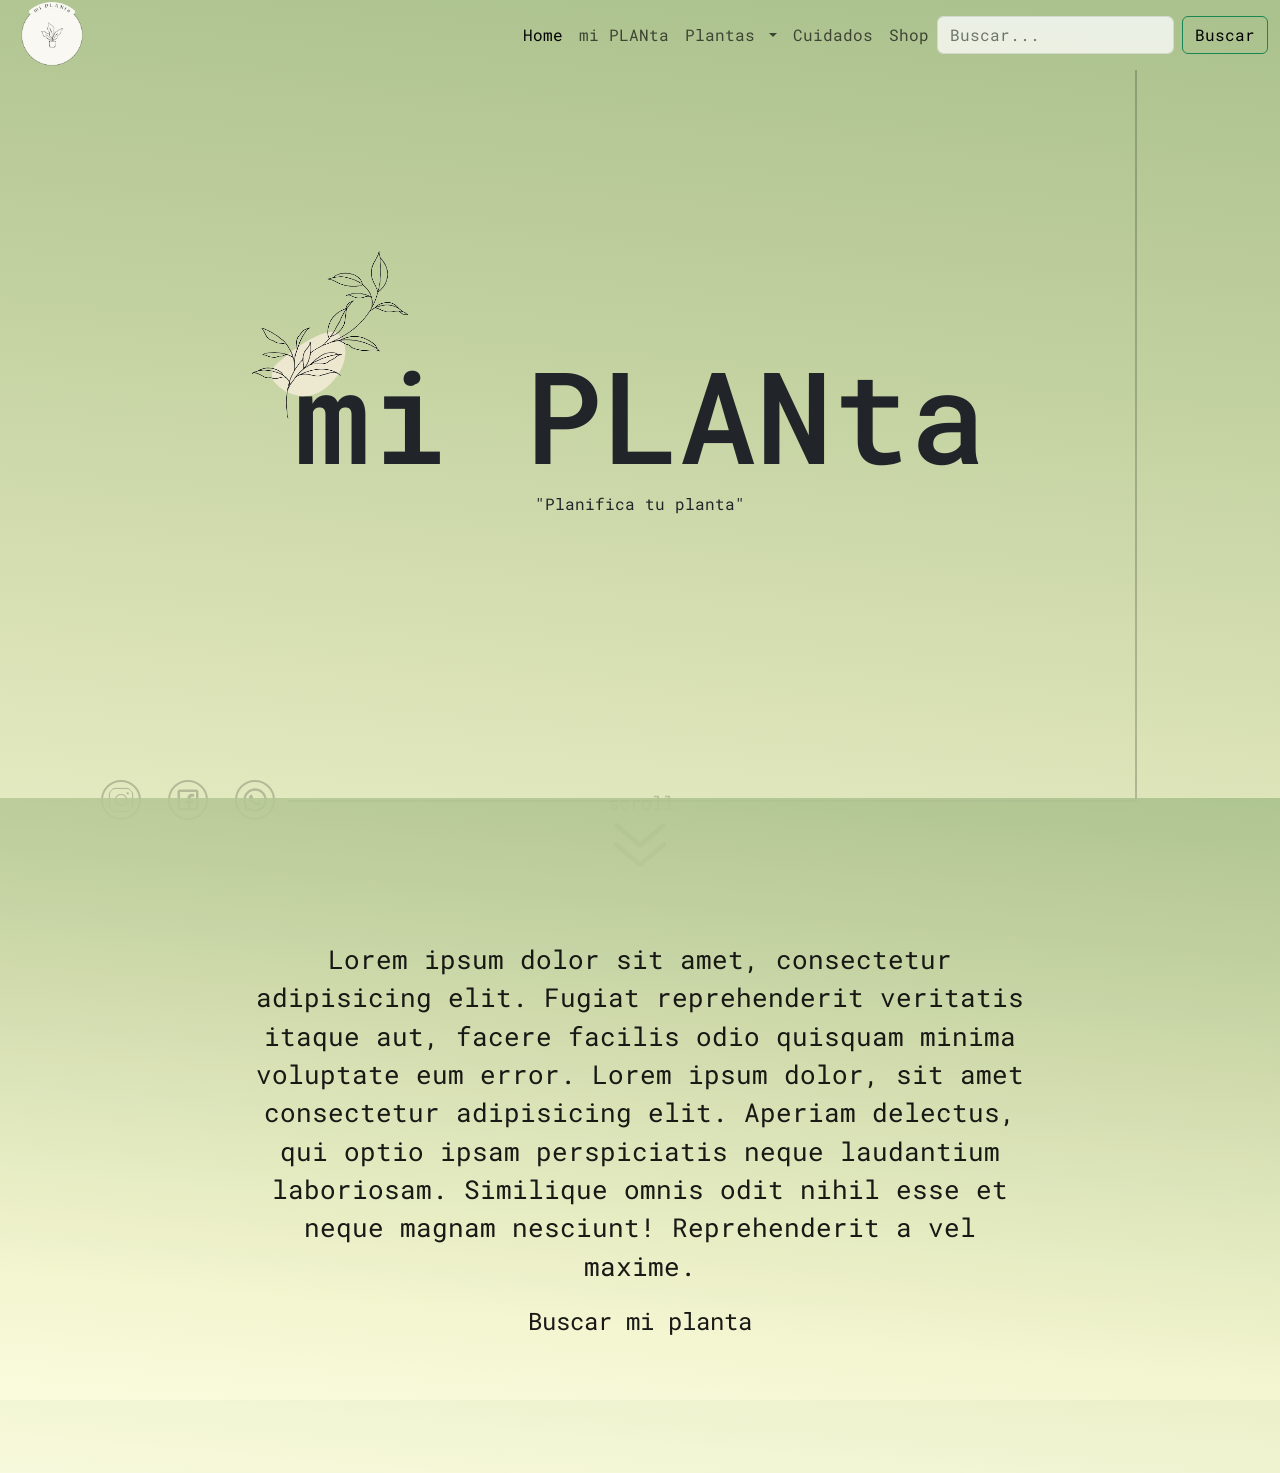
==== index.html @ f76219f3 "hero en scss" ====
<!DOCTYPE html>
<html lang="es">

<head>
    <!-- meta  -->
    <meta charset="UTF-8">
    <meta http-equiv="X-UA-Compatible" content="IE=edge">
    <meta name="viewport" content="width=device-width, initial-scale=1.0">
    <!-- titulo  -->
    <title>Document</title>
    <!-- favicon -->
      <!-- bootstrap  -->
      <link href="https://cdn.jsdelivr.net/npm/bootstrap@5.3.0-alpha1/dist/css/bootstrap.min.css" rel="stylesheet"
      integrity="sha384-GLhlTQ8iRABdZLl6O3oVMWSktQOp6b7In1Zl3/Jr59b6EGGoI1aFkw7cmDA6j6gD" crossorigin="anonymous">
    <!-- estilos  -->
    <link rel="stylesheet" href="./style.css">
    <link rel="stylesheet" href="./paginas/miplanta.css">
    <!-- fuentes  -->
    <link rel="preconnect" href="https://fonts.googleapis.com">
    <link rel="preconnect" href="https://fonts.gstatic.com" crossorigin>
    <link href="https://fonts.googleapis.com/css2?family=Roboto+Mono:ital,wght@1,300&display=swap" rel="stylesheet">
</head>

<body>

    <section class="hero">
        <nav class="navbar navbar-expand-lg bg-transparent">
            <div class="colapso container-fluid">
                <img src="./imagenes/logo-mi_PLAN_ta.png" alt="logo de mi planta" height="80" width="80">
                <button class="navbar-toggler" type="button" data-bs-toggle="collapse"
                    data-bs-target="#navbarSupportedContent" aria-controls="navbarSupportedContent"
                    aria-expanded="false" aria-label="Toggle navigation">
                    <span class="navbar-toggler-icon"></span>
                </button>
                <div class="collapse navbar-collapse" id="navbarSupportedContent">
                    <ul class="navbar-nav me-auto mb-2 mb-lg-0">
                        <li class="nav-item">
                            <a class="nav-link active" aria-current="page" href="./index.html">Home</a>
                        </li>
                        <li class="nav-item">
                            <a class="nav-link" href="./index.html#planta">mi PLANta</a>
                        </li>
                        <li class="nav-item dropdown">
                            <a class="nav-link dropdown-toggle" href="#" role="button" data-bs-toggle="dropdown"
                                aria-expanded="false">
                              Plantas
                            </a>
                            <ul class="dropdown-menu opacity-75">
                                <li><a class="dropdown-item" href="./paginas/suculentas.html">Suculentas</a></li>
                                <li><a class="dropdown-item" href="./paginas/arboles.html">Árboles</a></li>
                                <li>
                            </ul>
                        </li>
                        <li class="nav-item">
                            <a class="nav-link" href="./paginas/cuidadosgnr.html">Cuidados</a>
                        </li>
                        <li class="nav-item">
                            <a class="nav-link" href="./shop/shop.html">Shop</a>
                        </li>
                    </ul>
                    <form class="d-flex" role="search">
                        <input class="form-control me-2 opacity-75" type="search" placeholder="Buscar..." aria-label="Search">
                        <button class="btn btn-outline-success" type="submit">Buscar</button>
                    </form>
                </div>
            </div>
        </nav>
        <!-- nombre -->
        <section class="marca">
            <div class="nommarca">
                <h1 id="titulo">mi PLANta</h1>
                <P id="subtitulo">"Planifica tu planta" </P>
            </div>
        </section>
        <!-- visuales  -->
        <div id="visualA-miplanta">
            <!-- <img src="./imagenes/hojas.png" alt=""> -->
        </div>
        <div id="visualB"></div>
        <div id="visualC">
            <img id="imgVisualCmiplanta" src="./imagenes/imgMiplanta.png" alt="planta minimalista">
        </div>
        <div class="visualE"></div>

        <!-- scroll -->
        <section class="controlscroll">
            <div id="scroll">
                <img src="./imagenes/scroll.png" alt="flecha" id="imgscroll">
                <p class="textscroll">scroll</p>


            </div>
        </section>
        <!-- footer  -->
        <footer>
            <div id="iconosFooter">
                <div>
                    <a href="./arreglo.htm">
                        <img src="./imagenes/footer/icons8-instagram-50.png" alt="icono intagram">
                    </a>
                </div>
                <div>
                    <a href="./arreglo.htm">
                        <img src="./imagenes/footer/icons8-facebook-48.png" alt="icono facebiik">
                    </a>
                </div>
                <div>
                    <a href="./arreglo.htm">
                        <img src="./imagenes/footer/icons8-whatsapp-48.png" alt="icono whatsapp">
                    </a>
                </div>
            </div>
        </footer>

    </section>
    <!-- mi planta -->
    <section class="miplanta" id="planta">
        <div class="introduccion">
            <div id="textmiplanta">
                <p>Lorem ipsum dolor sit amet, consectetur adipisicing elit. Fugiat reprehenderit veritatis itaque aut,
                    facere facilis odio quisquam minima voluptate eum error.

                    Lorem ipsum dolor, sit amet consectetur adipisicing elit. Aperiam delectus, qui optio ipsam
                    perspiciatis neque laudantium laboriosam. Similique omnis odit nihil esse et neque magnam nesciunt!
                    Reprehenderit a vel maxime.
                </p>
                <a href="./paginas/formulario.html" id="botonmiplanta">Buscar mi planta</a>

            </div>

        </div>

    </section>


    <script src="https://cdn.jsdelivr.net/npm/bootstrap@5.3.0-alpha1/dist/js/bootstrap.bundle.min.js"
        integrity="sha384-w76AqPfDkMBDXo30jS1Sgez6pr3x5MlQ1ZAGC+nuZB+EYdgRZgiwxhTBTkF7CXvN"
        crossorigin="anonymous"></script>
</body>
---- style.css ----
/* general */
*{
    font-family: 'Roboto Mono', monospace;
}

body {
    position: relative;
    width: 100%;
    height: 1400px;
    background-image: linear-gradient(5deg, #ffffe4 0,
            #f2f5cf 25%, #dae2b6 50%, #c1d09f 75%, #aac18d 100%);
    font-family: 'Roboto Mono', monospace;
    margin: 0;

}


/* barra de navegacion  */
 .navbar {
    position: relative;
    display: flex;
    grid-column: 1/4;
    justify-content: end;
    height: 100%;
    z-index: 5;

}

#navbarSupportedContent {
    flex-grow: 0;
}
form .btn {
    color: black;
}

/* 
/* colapso plantas  */
/* .seccionnavbar:hover #navPlanta {
    position: absolute;
    display: flex;
    flex-direction: column;
    justify-content: space-evenly;
    height: 60px;
    left: 32%;
    top: 80%;
    background-color: #AAA492;
    list-style-type: none;
    border-radius: 20px;
    opacity: .7;
    z-index: 2;
    text-align: center;
    padding: 0;
}

#navPlanta li {
    padding: 0 3px 0 3px;

}  */

/* titulos y subtitulos secciones  */

.tituloseccion {
    font-size: 4rem;
    margin: 20px 0 20px 0;

}

.subtituloseccion {
    font-size: 2.5rem;
    margin: 20px 0 20px 0;
}

/* footer  */

footer {
    position: absolute;
    grid-column: 1/2;
    grid-row: 3/4;
    justify-self: end;
    bottom: 80%;
}

#iconosFooter {
    display: flex;
    width: 200px;
    justify-content: space-around;
}


#iconosFooter img {
    height: 40px;
    width: 40px;
    opacity: .2;
    border: solid black 2px;
    border-radius: 50%;
    padding: 10%;
}

.visualE {
    position: absolute;
    display: inline;
    grid-column: 2/3;
    grid-row: 3/4;
    height: 2px;
    width: 120.6%;
    background-color: black;
    opacity: .2;
}



@media screen and (max-width: 768px) {
    .nav-link,
    .form-control {
        padding-left: 20px;
    }
}

@media screen and (max-width: 576px) {
    .tituloseccion {
        font-size: 3rem;
    }
    .subtituloseccion {
        font-size: 1.6rem;
    }
}
---- paginas/miplanta.css ----
/* visual  */
/* #visualA {
    position: absolute;
    display: inline;
    top: 48%;
    left: 63%;
} */

#visualA-miplanta {
    position: absolute;
    display: inline;
    grid-column: 3/4;
    grid-row: 2/3;
    justify-self: center;
    height: 100%;
    width: 2px;
    background-color: black;
    opacity: .2;
}






#visualB {
    position: absolute;
    display: inline-block;
    grid-column: 1/2;
    grid-row: 2/3;
    top: 35%;
    left: 100%;
    height: 80px;
    width: 50px;
    background-color: #F7EDDB;
    opacity: .8;
    border-radius: 34% 64% 77% 26% / 73% 54% 45% 19%;
    transform: rotate(50deg);

    animation: moveimg 3s ease infinite;
}

@keyframes moveimg {
    0% {
        border-radius: 34% 64% 77% 26% / 73% 54% 45% 19%;
    }

    50% {
        border-radius: 75% 31% 40% 71% / 83% 44% 76% 61%;

    }

    100% {
        border-radius: 34% 64% 77% 26% / 73% 54% 45% 19%;
    }
}

#visualC {
    position: absolute;
    display: inline;
    grid-column: 1/2;
    grid-row: 2/3;
    width: 200px;
    height: 300px;
    top: 15%;
    left: 80%;

}

#imgVisualCmiplanta {
    position: absolute;
    display: inline;
    width: 100%;
    height: 100%;
}



/* hero  */

.hero {
    position: fixed;
    display: grid;
    width: 100%;
    height: 100%;
    grid-template-rows: 70px 1fr 100px;
    grid-template-columns: 1fr 55% 1fr;

}

/* nombre  */

.marca {
    position: relative;
    /* display: block; */
    display: flex;
    justify-content: center;
    align-items: center;
    grid-column: 2/3;
    grid-row: 2/3;
}

.nommarca {
    /* position: absolute;
    display: block;
    width: 53%;
    height: 50%;
    top: 20%;
    left: 23.5%;
    margin: auto; */
    text-align: center;

}

#titulo {
    font-size: 8rem;
    margin: 0;
}

#parrafonombre {
    display: inline;
    margin: 26%
}

/* scroll  */
.controlscroll {
    position: absolute;
    display: inline;
    width: 70px;
    height: 70px;
    top: 90%;
    left: 47.25%;
    opacity: .2;
}

#scroll {
    position: absolute;
    display: block;
    width: 100%;
    height: 100%;
}

#imgscroll {
    display: inline;
    width: 100%;
    height: 100%;
}

.textscroll {
    position: relative;
    display: inline;
    bottom: 130%;
    left: 4%;
    font-size: 1.2rem;
}



/* mi plnata  */

.miplanta {
    position: absolute;
    display: block;
    width: 100%;
    height: 675px;
    top: 57%;
    background-image: linear-gradient(5deg, #ffffe4 0,
 #f2f5cf 25%, #dae2b6 50%, #c1d09f 75%, #aac18d 100%);
    opacity: .9;
}

.introduccion {
    position: absolute;
    display: block;
    width: 100%;
    height: 100%;
}


#textmiplanta {
    position: absolute;
    display: block;
    text-align: center;
    font-size: 1.6rem;
    width: 60%;
    left: 20%;
    top: 21%;
    z-index: 1;
    color: black;
}


/* boton miplanta  */
#botonmiplanta {
    width: 130px;
    height: 50px;
    border-radius: 10px;
    font-size: 1.5rem;
    color: black;
    ;
    cursor: pointer;
    text-decoration: none;

}

#botonmiplanta:hover {
    color: #AAA492;
}













/* media queries */

@media screen and (max-width: 768px) {
    .hero {
        position: fixed;
        display: grid;
        width: 100%;
        height: 100%;
        grid-template-rows: 81px 1fr;
        grid-template-columns: 1fr 60% 1fr;

    }

    .marca {
        align-items: start;
    }

       /* footer  */
       footer {
        position: absolute;
        grid-column: 3/4;
        grid-row: 2/3;
        align-self: end;
        justify-self: center;
        margin-bottom: 0;
        bottom: 3%;
    }

    #iconosFooter {
        flex-direction: column;
        width: 40px;
        height: 150px;
    }



    .miplanta {
        height: 52%;
    }


    #textmiplanta {
        width: 80%;
        left: 10%;
        top: 20%;
    }

    /* visual  */
     #visualA-miplanta {
        display: none;
    } 

    .visualE {
        grid-column: 3/4;
        grid-row: 2/3;
        height: 70%;
        width: 2px;
        justify-self: center;

    }

    #visualC {
        top: 10%;
        left: 0;
    }
    #visualB {
        top: 32%;
        left: 44%;
    }

}

@media screen and (max-width: 576px) {

.hero {
    grid-template-columns: 1fr 70% 1fr;
    grid-template-rows: 81px 86%;
}
.miplanta {
    top: 70%;
}
#titulo {
    font-size: 4rem;
}

  /* footer  */

  footer {
    right: 40%;
}

#iconosFooter img {
    height: 35px;
    width: 35px;
    padding: 12%;
}
.controlscroll {
    left: 39%;
}

.headsuculentas {
    font-size: 0.6rem;
    top: -1%;
    padding: 10px;
    height: 670px;
}

.collapse {
    background-color: #fafcc2;
    border-radius: 20px;
}

 #visualA-miplanta {
    display: none;
} 

.visualE {
    justify-self: flex-start;
    align-self: start;
    height: 60%;
}

#visualC {
    grid-column: 2/3;
    top: 18%;
    left: 10%;
}
#visualB {
    grid-column: 2/3;
    top: 40%;
    left: 35%;
}

#textmiplanta {
    font-size: 1rem;
}

}
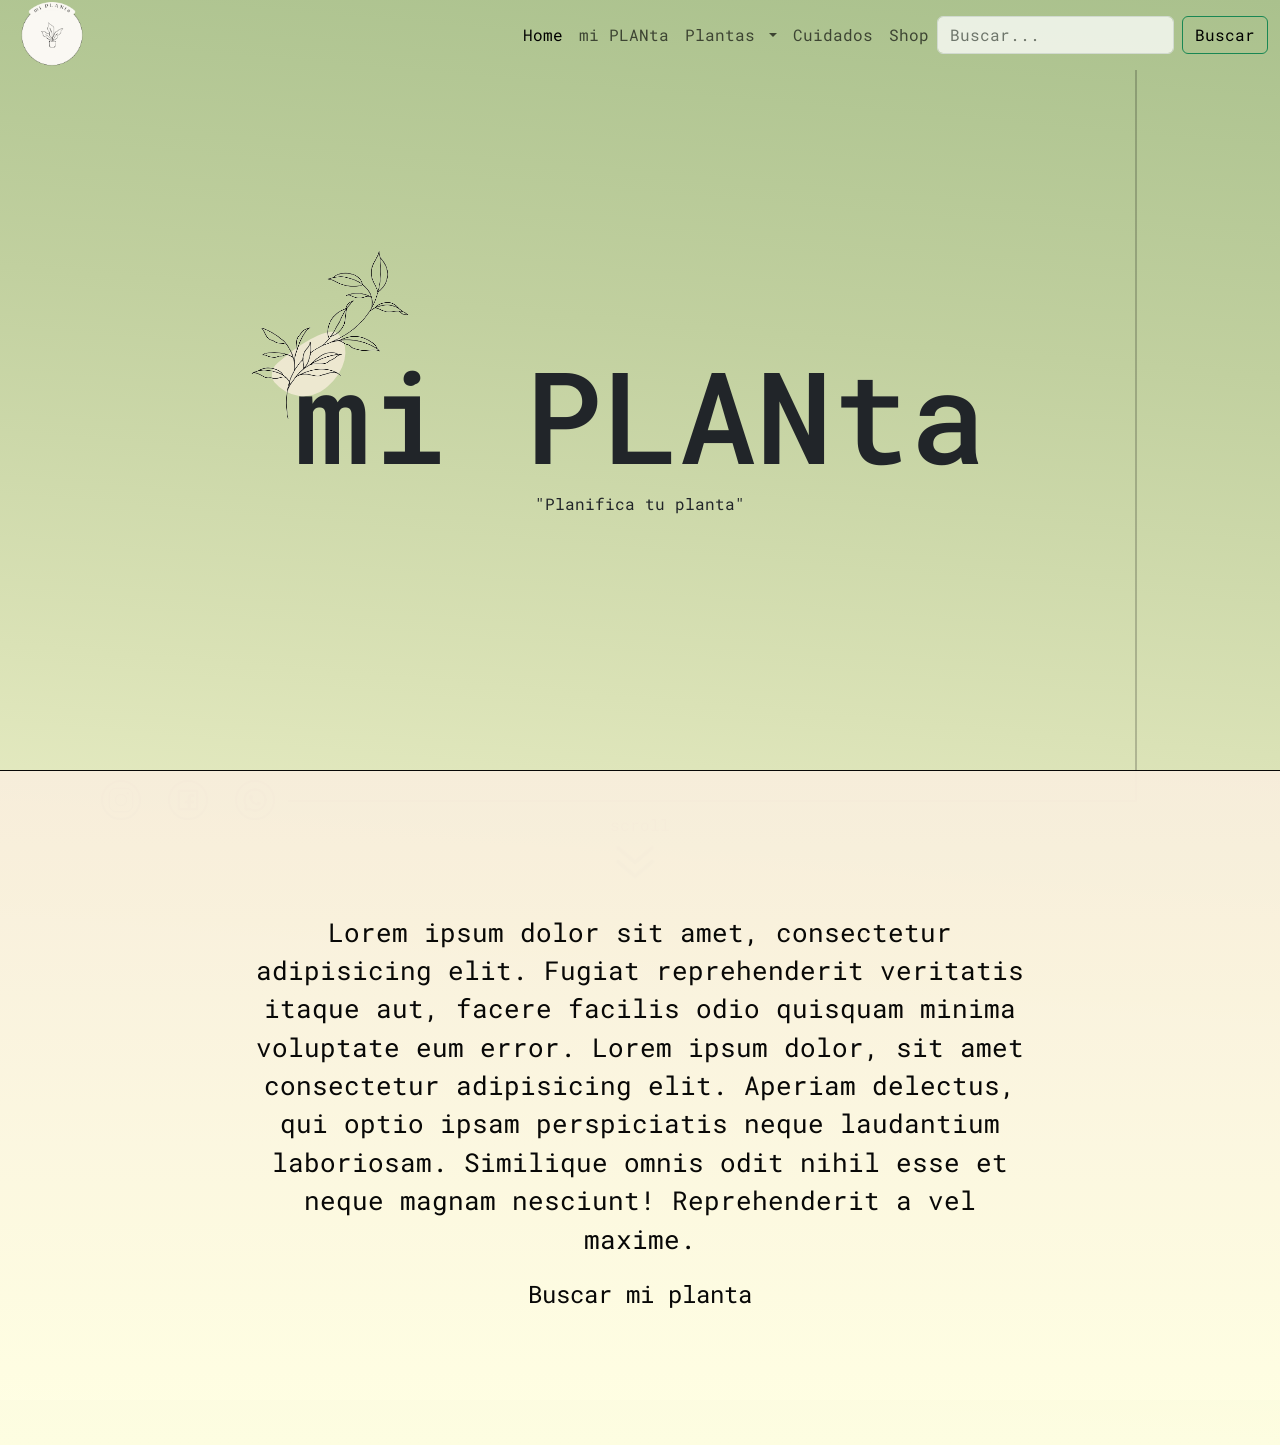
==== commit 3bdb1136: "signal-scroll / body-page en scss" ====
--- a/index.html
+++ b/index.html
@@ -9,9 +9,9 @@
     <!-- titulo  -->
     <title>Document</title>
     <!-- favicon -->
-      <!-- bootstrap  -->
-      <link href="https://cdn.jsdelivr.net/npm/bootstrap@5.3.0-alpha1/dist/css/bootstrap.min.css" rel="stylesheet"
-      integrity="sha384-GLhlTQ8iRABdZLl6O3oVMWSktQOp6b7In1Zl3/Jr59b6EGGoI1aFkw7cmDA6j6gD" crossorigin="anonymous">
+    <!-- bootstrap  -->
+    <link href="https://cdn.jsdelivr.net/npm/bootstrap@5.3.0-alpha1/dist/css/bootstrap.min.css" rel="stylesheet"
+        integrity="sha384-GLhlTQ8iRABdZLl6O3oVMWSktQOp6b7In1Zl3/Jr59b6EGGoI1aFkw7cmDA6j6gD" crossorigin="anonymous">
     <!-- estilos  -->
     <link rel="stylesheet" href="./style.css">
     <link rel="stylesheet" href="./paginas/miplanta.css">
@@ -43,7 +43,7 @@
                         <li class="nav-item dropdown">
                             <a class="nav-link dropdown-toggle" href="#" role="button" data-bs-toggle="dropdown"
                                 aria-expanded="false">
-                              Plantas
+                                Plantas
                             </a>
                             <ul class="dropdown-menu opacity-75">
                                 <li><a class="dropdown-item" href="./paginas/suculentas.html">Suculentas</a></li>
@@ -59,18 +59,17 @@
                         </li>
                     </ul>
                     <form class="d-flex" role="search">
-                        <input class="form-control me-2 opacity-75" type="search" placeholder="Buscar..." aria-label="Search">
+                        <input class="form-control me-2 opacity-75" type="search" placeholder="Buscar..."
+                            aria-label="Search">
                         <button class="btn btn-outline-success" type="submit">Buscar</button>
                     </form>
                 </div>
             </div>
         </nav>
         <!-- nombre -->
-        <section class="marca">
-            <div class="nommarca">
-                <h1 id="titulo">mi PLANta</h1>
-                <P id="subtitulo">"Planifica tu planta" </P>
-            </div>
+        <section class="header">
+            <h1 id="titulo">mi PLANta</h1>
+            <P id="subtitulo">"Planifica tu planta" </P>
         </section>
         <!-- visuales  -->
         <div id="visualA-miplanta">
@@ -83,12 +82,10 @@
         <div class="visualE"></div>
 
         <!-- scroll -->
-        <section class="controlscroll">
-            <div id="scroll">
-                <img src="./imagenes/scroll.png" alt="flecha" id="imgscroll">
-                <p class="textscroll">scroll</p>
-
-
+        <section class="control-scroll" id="scrollA">
+            <div class="conte-scroll">
+                <p class="text-croll">scroll</p>
+                <img class="img-scroll" src="./imagenes/scroll.png" alt="flecha">
             </div>
         </section>
         <!-- footer  -->
@@ -114,8 +111,8 @@
 
     </section>
     <!-- mi planta -->
-    <section class="miplanta" id="planta">
-        <div class="introduccion">
+    <section class="body-miplanta" id="planta">
+        <div class="body-miplanta-header">
             <div id="textmiplanta">
                 <p>Lorem ipsum dolor sit amet, consectetur adipisicing elit. Fugiat reprehenderit veritatis itaque aut,
                     facere facilis odio quisquam minima voluptate eum error.
@@ -124,16 +121,11 @@
                     perspiciatis neque laudantium laboriosam. Similique omnis odit nihil esse et neque magnam nesciunt!
                     Reprehenderit a vel maxime.
                 </p>
-                <a href="./paginas/formulario.html" id="botonmiplanta">Buscar mi planta</a>
-
+                <a href="./paginas/formulario.html" class="boton-miplanta">Buscar mi planta</a>
             </div>
-
         </div>
-
     </section>
-
-
     <script src="https://cdn.jsdelivr.net/npm/bootstrap@5.3.0-alpha1/dist/js/bootstrap.bundle.min.js"
         integrity="sha384-w76AqPfDkMBDXo30jS1Sgez6pr3x5MlQ1ZAGC+nuZB+EYdgRZgiwxhTBTkF7CXvN"
         crossorigin="anonymous"></script>
-</body>
+</body>
--- a/paginas/miplanta.css
+++ b/paginas/miplanta.css
@@ -17,10 +17,6 @@
     background-color: black;
     opacity: .2;
 }
-
-
-
-
 
 
 #visualB {
@@ -90,32 +86,24 @@
 
 /* nombre  */
 
-.marca {
-    position: relative;
-    /* display: block; */
+.header {
     display: flex;
+    flex-direction: column;
     justify-content: center;
     align-items: center;
+    text-align: center;
     grid-column: 2/3;
     grid-row: 2/3;
 }
 
-.nommarca {
-    /* position: absolute;
-    display: block;
-    width: 53%;
-    height: 50%;
-    top: 20%;
-    left: 23.5%;
-    margin: auto; */
-    text-align: center;
-
-}
 
 #titulo {
     font-size: 8rem;
     margin: 0;
 }
+#subtitulo {
+    font-size: 1rem;
+}
 
 #parrafonombre {
     display: inline;
@@ -123,57 +111,49 @@
 }
 
 /* scroll  */
-.controlscroll {
-    position: absolute;
-    display: inline;
-    width: 70px;
-    height: 70px;
-    top: 90%;
-    left: 47.25%;
+.control-scroll {
+    grid-row: 3/4;
+    grid-column: 2/3;
+    justify-self: center;
+    align-self: center;
     opacity: .2;
 }
 
-#scroll {
+.img-scroll {
+    height: 50px;
+    width: 50px;
+}
+
+.text-croll {
+    margin: 0;
+}
+
+
+
+/* mi plnata  */
+
+.body-miplanta {
+    position: absolute;
+    display: block;
+    top: 55%;
+
+    width: 100%;
+    height: 675px;
+
+ 
+    
+    opacity: .97;
+}
+
+.body-miplanta-header {
     position: absolute;
     display: block;
     width: 100%;
     height: 100%;
-}
-
-#imgscroll {
-    display: inline;
-    width: 100%;
-    height: 100%;
-}
-
-.textscroll {
-    position: relative;
-    display: inline;
-    bottom: 130%;
-    left: 4%;
-    font-size: 1.2rem;
-}
-
-
-
-/* mi plnata  */
-
-.miplanta {
-    position: absolute;
-    display: block;
-    width: 100%;
-    height: 675px;
-    top: 57%;
-    background-image: linear-gradient(5deg, #ffffe4 0,
- #f2f5cf 25%, #dae2b6 50%, #c1d09f 75%, #aac18d 100%);
-    opacity: .9;
-}
-
-.introduccion {
-    position: absolute;
-    display: block;
-    width: 100%;
-    height: 100%;
+    top: none;
+    border-top: solid black 1px;
+    background: linear-gradient(180deg, rgba(247,237,219,1) 
+    0%, rgba(255,255,228,1) 100%);
 }
 
 
@@ -191,8 +171,7 @@
 
 
 /* boton miplanta  */
-#botonmiplanta {
-    width: 130px;
+.boton-miplanta {
     height: 50px;
     border-radius: 10px;
     font-size: 1.5rem;
@@ -203,7 +182,7 @@
 
 }
 
-#botonmiplanta:hover {
+.boton-miplanta:hover {
     color: #AAA492;
 }
 
@@ -232,8 +211,8 @@
 
     }
 
-    .marca {
-        align-items: start;
+    .header {
+        justify-content: start;
     }
 
        /* footer  */
@@ -255,7 +234,7 @@
 
 
 
-    .miplanta {
+    .body-miplanta {
         height: 52%;
     }
 
@@ -297,7 +276,12 @@
     grid-template-columns: 1fr 70% 1fr;
     grid-template-rows: 81px 86%;
 }
-.miplanta {
+
+.header {
+    grid-column: 1/4;
+} 
+
+.body-miplanta {
     top: 70%;
 }
 #titulo {
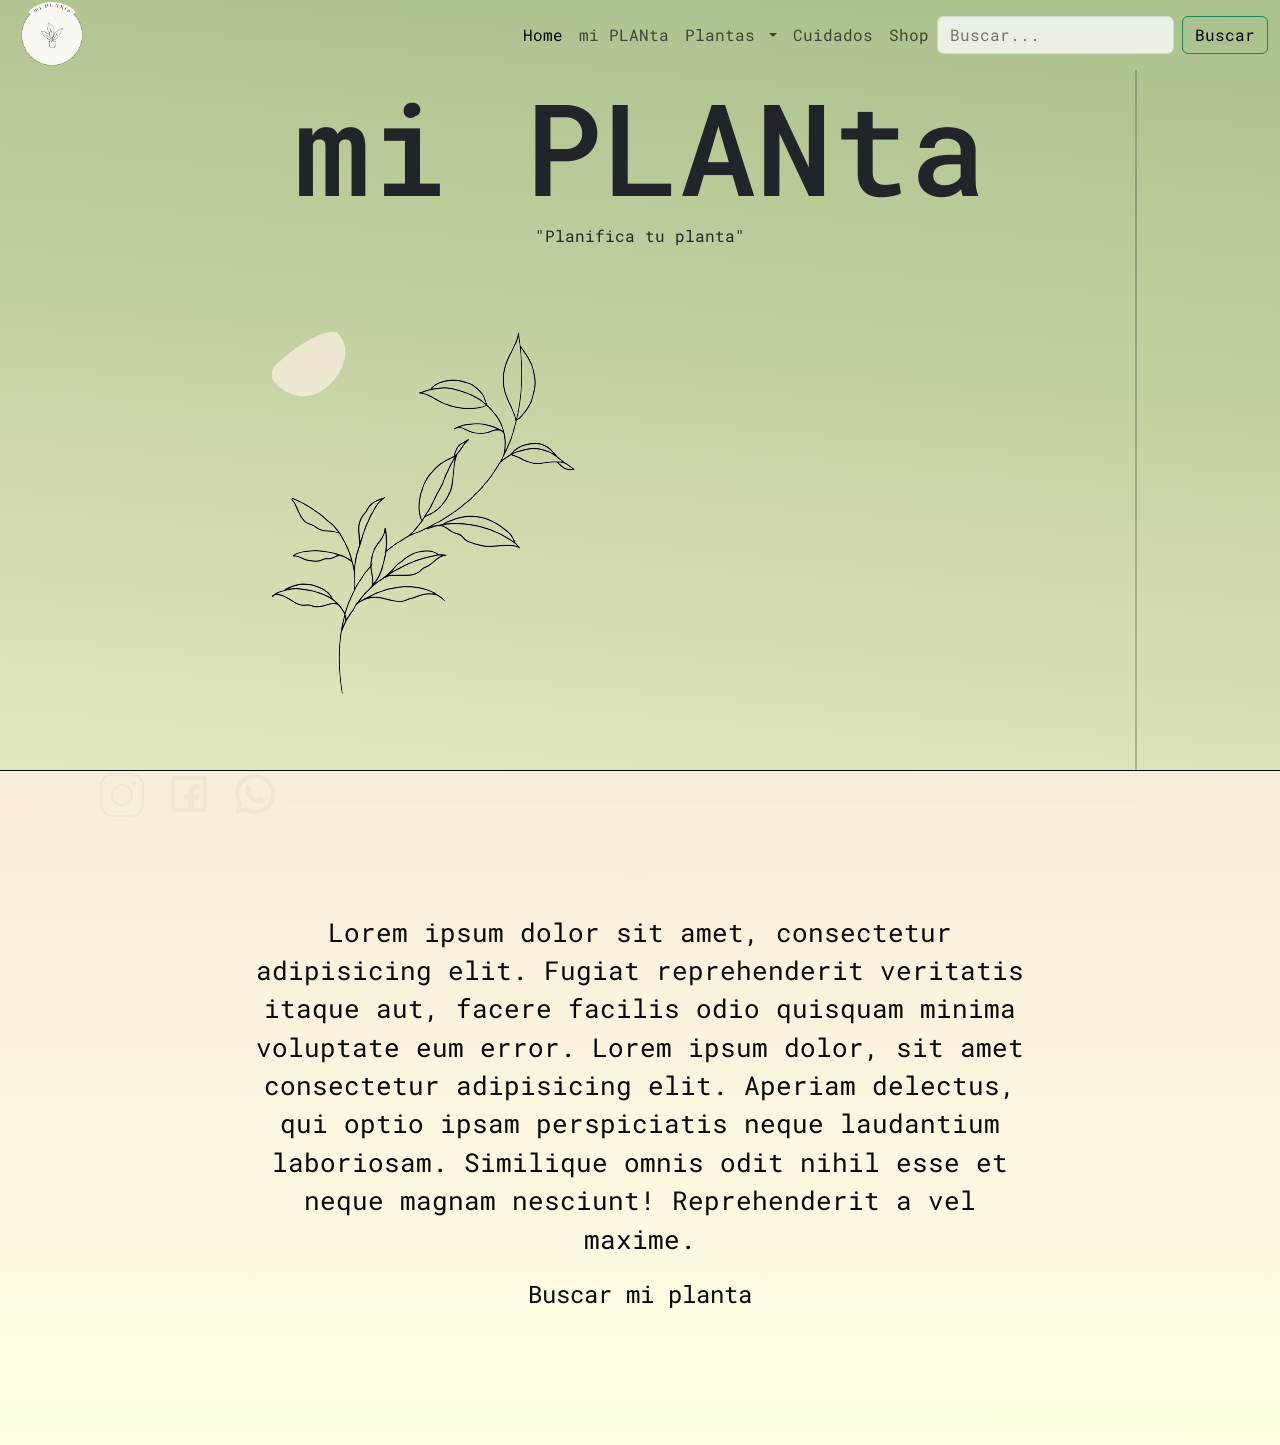
==== commit 27eb61e3: "no logro acomodar los componentes despues de scss" ====
--- a/index.html
+++ b/index.html
@@ -13,8 +13,9 @@
     <link href="https://cdn.jsdelivr.net/npm/bootstrap@5.3.0-alpha1/dist/css/bootstrap.min.css" rel="stylesheet"
         integrity="sha384-GLhlTQ8iRABdZLl6O3oVMWSktQOp6b7In1Zl3/Jr59b6EGGoI1aFkw7cmDA6j6gD" crossorigin="anonymous">
     <!-- estilos  -->
-    <link rel="stylesheet" href="./style.css">
-    <link rel="stylesheet" href="./paginas/miplanta.css">
+    <!-- <link rel="stylesheet" href="./style.css">
+    <link rel="stylesheet" href="./paginas/miplanta.css"> -->
+    <link rel="stylesheet" href="./styles/css/style1.css">
     <!-- fuentes  -->
     <link rel="preconnect" href="https://fonts.googleapis.com">
     <link rel="preconnect" href="https://fonts.gstatic.com" crossorigin>
@@ -55,7 +56,7 @@
                             <a class="nav-link" href="./paginas/cuidadosgnr.html">Cuidados</a>
                         </li>
                         <li class="nav-item">
-                            <a class="nav-link" href="./shop/shop.html">Shop</a>
+                            <a class="nav-link" href="./paginas/shop.html">Shop</a>
                         </li>
                     </ul>
                     <form class="d-flex" role="search">
--- a/styles/css/style1.css
+++ b/styles/css/style1.css
@@ -0,0 +1,1420 @@
+body {
+  margin: 0;
+}
+
+body {
+  position: relative;
+  width: 100%;
+  height: 1400px;
+  background-image: linear-gradient(5deg, #ffffe4 0, #f2f5cf 25%, #dae2b6 50%, #c1d09f 75%, #aac18d 100%);
+  font-family: "Roboto Mono", monospace;
+  margin: 0;
+}
+
+* {
+  font-family: "Roboto Mono", monospace;
+}
+
+.tituloseccion {
+  font-size: 4rem;
+  margin: 20px 0 20px 0;
+}
+
+.subtituloseccion {
+  font-size: 2.5rem;
+  margin: 20px 0 20px 0;
+}
+
+@media screen and (max-width: 576px) {
+  .tituloseccion {
+    font-size: 3rem;
+  }
+  .subtituloseccion {
+    font-size: 1.6rem;
+  }
+}
+.navbar {
+  position: relative;
+  display: flex;
+  grid-column: 1/4;
+  justify-content: end;
+  height: 100%;
+  z-index: 2;
+}
+.navbar #navbarSupportedContent {
+  flex-grow: 0;
+}
+.navbar form .btn {
+  color: black;
+}
+
+@media screen and (max-width: 768px) {
+  .nav-link,
+  .form-control {
+    padding-left: 20px;
+  }
+}
+@media screen and (max-width: 576px) {
+  .collapse {
+    background-color: #fafcc2;
+    border-radius: 20px;
+  }
+}
+.visualE {
+  position: absolute;
+  display: inline;
+  grid-column: 2/3;
+  grid-row: 3/4;
+  height: 2px;
+  width: 120.6%;
+  background-color: black;
+  opacity: 0.2;
+}
+
+@media screen and (max-width: 768px) {
+  .visualE {
+    grid-column: 3/4;
+    grid-row: 2/3;
+    height: 70%;
+    width: 2px;
+    justify-self: center;
+  }
+}
+@media screen and (max-width: 576px) {
+  .visualE {
+    height: 50%;
+    align-self: center;
+    bottom: 36%;
+  }
+}
+#visualA-miplanta {
+  position: absolute;
+  display: inline;
+  grid-column: 3/4;
+  grid-row: 2/3;
+  justify-self: center;
+  height: 100%;
+  width: 2px;
+  background-color: black;
+  opacity: 0.2;
+}
+
+#visualB {
+  position: absolute;
+  display: inline-block;
+  grid-column: 1/2;
+  grid-row: 2/3;
+  top: 35%;
+  left: 100%;
+  height: 80px;
+  width: 50px;
+  background-color: #F7EDDB;
+  opacity: 0.8;
+  border-radius: 34% 64% 77% 26%/73% 54% 45% 19%;
+  transform: rotate(50deg);
+  animation: moveimg-home 3s ease infinite;
+}
+
+#visualC {
+  position: absolute;
+  display: inline;
+  grid-column: 1/2;
+  grid-row: 2/3;
+  width: 200px;
+  height: 300px;
+  top: 15%;
+  left: 80%;
+}
+
+@keyframes moveimg-home {
+  0% {
+    border-radius: 34% 64% 77% 26%/73% 54% 45% 19%;
+  }
+  50% {
+    border-radius: 75% 31% 40% 71%/83% 44% 76% 61%;
+  }
+  100% {
+    border-radius: 34% 64% 77% 26%/73% 54% 45% 19%;
+  }
+}
+@media screen and (max-width: 768px) {
+  #visualA-miplanta {
+    display: none;
+  }
+  #visualC {
+    top: 10%;
+    left: 0;
+  }
+  #visualB {
+    top: 32%;
+    left: 44%;
+  }
+}
+@media screen and (max-width: 576px) {
+  #visualC {
+    grid-column: 2/3;
+    top: 18%;
+    left: 10%;
+  }
+  #visualB {
+    grid-column: 2/3;
+    top: 40%;
+    left: 35%;
+  }
+  #visualA-miplanta {
+    display: none;
+  }
+}
+.visualForm {
+  z-index: -1;
+  opacity: 0.5;
+}
+
+#fondoAform {
+  position: absolute;
+  grid-column: 1/2;
+  grid-row: 3/4;
+  top: 35%;
+  z-index: -1;
+  opacity: 0.5;
+}
+
+#fondoBform {
+  position: absolute;
+  grid-column: 3/4;
+  grid-row: 3/4;
+  height: 700px;
+  right: 45%;
+  top: 10%;
+  z-index: -1;
+  opacity: 0.5;
+}
+
+@media screen and (max-width: 768px) {
+  #fondoBform {
+    display: none;
+  }
+}
+@media screen and (max-width: 576px) {
+  #fondoAform {
+    grid-column: 1/3;
+    width: 100%;
+    top: 25%;
+  }
+}
+#visualAA {
+  position: absolute;
+  grid-column: 2/3;
+  grid-row: 2/3;
+  justify-self: end;
+  align-self: center;
+  width: 200px;
+  height: 250px;
+  top: 20%;
+  left: 67%;
+}
+
+#imgVisualSucu {
+  position: absolute;
+  display: inline;
+  width: 100%;
+  height: 100%;
+}
+
+#visualAB {
+  position: absolute;
+  grid-column: 2/3;
+  grid-row: 2/3;
+  justify-self: end;
+  align-self: center;
+  top: 26%;
+  right: 16%;
+  height: 132px;
+  width: 80px;
+  background-color: #F8C4B4;
+  opacity: 0.5;
+  border-radius: 34% 64% 77% 26%/73% 54% 45% 19%;
+  transform: rotate(50deg);
+  animation: moveimg-sucu 3s ease infinite;
+}
+
+@keyframes moveimg-sucu {
+  0% {
+    border-radius: 34% 64% 77% 26%/73% 54% 45% 19%;
+  }
+  50% {
+    border-radius: 75% 31% 40% 71%/83% 44% 76% 61%;
+    transform: rotate(40deg);
+  }
+  100% {
+    border-radius: 34% 64% 77% 26%/73% 54% 45% 19%;
+  }
+}
+@media screen and (max-width: 768px) {
+  #visualAB {
+    right: 0%;
+  }
+}
+@media screen and (max-width: 576px) {
+  #imgVisualSucu {
+    height: 80%;
+    width: 80%;
+  }
+  #visualAA {
+    top: initial;
+    left: 15%;
+    justify-self: start;
+  }
+  #visualAB {
+    top: initial;
+    right: 30%;
+  }
+}
+#visualBA {
+  position: absolute;
+  display: inline;
+  grid-column: 2/3;
+  grid-row: 2/3;
+  width: 400px;
+  height: 500px;
+  align-self: end;
+  justify-self: end;
+  top: 25%;
+}
+
+#imgVisualArbol {
+  position: absolute;
+  display: inline;
+  width: 100%;
+  height: 100%;
+}
+
+#visualBB {
+  position: absolute;
+  display: inline;
+  grid-column: 2/3;
+  grid-row: 2/3;
+  align-self: center;
+  justify-self: end;
+  top: 35%;
+  right: 17%;
+  height: 220px;
+  width: 116px;
+  background-color: #C9F4AA;
+  opacity: 0.5;
+  border-radius: 34% 64% 77% 26%/73% 54% 45% 19%;
+  transform: rotate(50deg);
+  animation: moveimg-arbol 3s ease infinite;
+}
+
+@keyframes moveimg-arbol {
+  0% {
+    border-radius: 34% 64% 77% 26%/73% 54% 45% 19%;
+  }
+  50% {
+    border-radius: 75% 31% 40% 71%/83% 44% 76% 61%;
+    transform: rotate(40deg);
+  }
+  100% {
+    border-radius: 34% 64% 77% 26%/73% 54% 45% 19%;
+  }
+}
+@media screen and (max-width: 768px) {
+  #visualBA {
+    align-self: center;
+    height: 400px;
+    width: 300px;
+    justify-self: center;
+  }
+  #visualBB {
+    height: 170px;
+    width: 90px;
+    justify-self: center;
+    top: 35%;
+    right: 35%;
+  }
+}
+@media screen and (max-width: 576px) {
+  #imgVisualArbol {
+    width: 80%;
+    height: 80%;
+  }
+  #visualBA {
+    height: 300px;
+    width: 200px;
+    align-self: center;
+    justify-self: auto;
+    left: 0%;
+    top: 25%;
+  }
+  #visualBB {
+    height: 150px;
+    width: 100px;
+    top: 30%;
+    right: 0%;
+    left: 35%;
+  }
+}
+#visualCA {
+  position: absolute;
+  grid-column: 2/3;
+  grid-row: 2/3;
+  justify-self: center;
+  align-self: end;
+  width: 300px;
+  height: 250px;
+  top: 50%;
+  transform: rotate(90deg);
+}
+
+#imgVisualCuidadogrl {
+  position: absolute;
+  display: inline;
+  width: 100%;
+  height: 100%;
+}
+
+#visualCB {
+  position: absolute;
+  display: inline-block;
+  grid-column: 2/3;
+  grid-row: 2/3;
+  top: 51%;
+  left: 40%;
+  height: 220px;
+  width: 116px;
+  background-color: #B5EAEA;
+  opacity: 0.5;
+  border-radius: 34% 64% 77% 26%/73% 54% 45% 19%;
+  transform: rotate(90deg);
+  animation: moveimg-cuigrl 3s ease infinite;
+}
+
+@keyframes moveimg-cuigrl {
+  0% {
+    border-radius: 34% 64% 77% 26%/73% 54% 45% 19%;
+  }
+  50% {
+    border-radius: 75% 31% 40% 71%/83% 44% 76% 61%;
+    transform: rotate(70deg);
+  }
+  100% {
+    border-radius: 34% 64% 77% 26%/73% 54% 45% 19%;
+  }
+}
+@media screen and (max-width: 576px) {
+  #imgVisualCuidadogrl {
+    width: 80%;
+    height: 80%;
+  }
+  #visualCA {
+    justify-self: end;
+    align-self: center;
+  }
+  #visualCB {
+    left: 30%;
+    height: 35%;
+    width: 40%;
+  }
+}
+.tarjeta {
+  display: flex;
+  flex-direction: column;
+  height: 59%;
+  border: solid black 2px;
+  border-radius: 15px;
+  background-color: #ffffe4;
+  align-self: center;
+  justify-self: center;
+  overflow: hidden;
+  transition: all 0.4s;
+}
+.tarjeta:hover {
+  height: 100%;
+}
+.tarjeta .frente {
+  display: flex;
+  flex-direction: column;
+}
+.tarjeta .frente .img {
+  height: 250px;
+  width: 250px;
+  border-radius: 15px;
+}
+.tarjeta .frente h6 {
+  margin: 10px 50px 0px 50px;
+  font-size: 1rem;
+  text-align: center;
+}
+.tarjeta .skills {
+  display: flex;
+  flex-direction: column;
+  align-items: center;
+  margin-bottom: 10px;
+}
+.tarjeta .skills .titulo-skill {
+  margin: 10px 0 10px 0;
+}
+.tarjeta .skills .badge {
+  color: black;
+  padding: 5px;
+  border: solid 2px black;
+  border-radius: 50px;
+}
+
+.tarjeta-1 {
+  grid-row: 1/2;
+  grid-column: 2/3;
+}
+
+.tarjeta-2 {
+  grid-row: 2/3;
+  grid-column: 3/4;
+}
+
+.tarjeta-3 {
+  grid-row: 3/4;
+  grid-column: 4/5;
+}
+
+.tarjeta-4 {
+  grid-row: 4/5;
+  grid-column: 5/6;
+}
+
+.tarjeta-5 {
+  grid-row: 5/6;
+  grid-column: 6/7;
+  grid-column: 4/5;
+}
+
+.tarjeta-6 {
+  grid-row: 6/7;
+  grid-column: 7/8;
+  grid-column: 3/4;
+}
+
+@media screen and (max-width: 768px) {
+  .tarjeta-1 {
+    grid-column: 1/2;
+  }
+  .tarjeta-2 {
+    grid-column: 2/3;
+  }
+  .tarjeta-3 {
+    grid-column: 1/2;
+  }
+  .tarjeta-4 {
+    grid-column: 2/3;
+  }
+  .tarjeta-5 {
+    grid-column: 1/2;
+  }
+  .tarjeta-6 {
+    grid-column: 2/3;
+  }
+}
+@media screen and (max-width: 576px) {
+  .tarjeta-1 {
+    grid-column: 2/3;
+  }
+  .tarjeta-2 {
+    grid-column: 2/3;
+  }
+  .tarjeta-3 {
+    grid-column: 2/3;
+  }
+  .tarjeta-4 {
+    grid-column: 2/3;
+  }
+  .tarjeta-5 {
+    grid-column: 2/3;
+  }
+  .tarjeta-6 {
+    grid-column: 2/3;
+  }
+}
+.boton-miplanta {
+  height: 50px;
+  border-radius: 10px;
+  font-size: 1.5rem;
+  color: black;
+  cursor: pointer;
+  text-decoration: none;
+}
+.boton-miplanta:hover {
+  color: #AAA492;
+}
+
+.control-scroll {
+  grid-row: 3/4;
+  grid-column: 2/3;
+  justify-self: center;
+  align-self: center;
+  opacity: 0.2;
+}
+.control-scroll .img-scroll {
+  height: 50px;
+  width: 50px;
+}
+.control-scroll .text-croll {
+  margin: 0;
+}
+
+@media screen and (max-width: 576px) {
+  .control-scroll {
+    display: none;
+  }
+}
+/* footer  */
+footer {
+  position: absolute;
+  grid-column: 1/2;
+  grid-row: 3/4;
+  justify-self: end;
+  bottom: 80%;
+}
+footer #iconosFooter {
+  display: flex;
+  width: 200px;
+  justify-content: space-around;
+}
+footer #iconosFooter #iconosFooter img {
+  height: 40px;
+  width: 40px;
+  opacity: 0.2;
+  border: solid black 2px;
+  border-radius: 50%;
+  padding: 10%;
+}
+
+@media screen and (max-width: 768px) {
+  footer {
+    position: absolute;
+    grid-column: 3/4;
+    grid-row: 2/3;
+    align-self: end;
+    justify-self: center;
+    margin-bottom: 0;
+    bottom: 3%;
+  }
+  footer #iconosFooter {
+    flex-direction: column;
+    width: 40px;
+    height: 150px;
+  }
+}
+@media screen and (max-width: 576px) {
+  #iconosFooter img {
+    height: 35px;
+    width: 35px;
+    padding: 12%;
+  }
+}
+.galeria {
+  position: absolute;
+  display: grid;
+  grid-template-columns: 0.5fr 1fr 1fr 1fr 1fr 0.5fr;
+  grid-template-rows: 1fr 1fr 1fr 1fr 1fr 1fr;
+  width: 100%;
+  opacity: 0.9;
+  top: 20%;
+  z-index: 2;
+}
+
+@media screen and (max-width: 768px) {
+  .galeria {
+    grid-template-columns: 1fr 1fr;
+  }
+}
+@media screen and (max-width: 576px) {
+  .galeria {
+    grid-template-columns: 1fr 80% 1fr;
+    row-gap: 50px;
+  }
+}
+.hero {
+  position: fixed;
+  display: grid;
+  width: 100%;
+  height: 100%;
+  grid-template-rows: 70px 1fr 100px;
+  grid-template-columns: 1fr 55% 1fr;
+}
+
+@media screen and (max-width: 768px) {
+  .hero {
+    grid-template-rows: 81px 1fr;
+    grid-template-columns: 1fr 60% 1fr;
+  }
+}
+@media screen and (max-width: 576px) {
+  .hero {
+    grid-template-columns: 1fr 70% 1fr;
+    grid-template-rows: 81px 86%;
+  }
+}
+.header {
+  display: flex;
+  flex-direction: column;
+  justify-content: start;
+  align-items: center;
+  text-align: center;
+  grid-column: 2/3;
+  grid-row: 2/3;
+}
+
+@media screen and (max-width: 768px) {
+  .header {
+    justify-content: start;
+  }
+}
+@media screen and (max-width: 576px) {
+  .header {
+    grid-column: 1/4;
+  }
+}
+#titulo {
+  font-size: 8rem;
+  margin: 0;
+}
+
+#subtitulo {
+  font-size: 1rem;
+}
+
+.body-miplanta {
+  position: relative;
+  display: block;
+  top: 55%;
+  height: 675px;
+  width: 100%;
+  opacity: 0.97;
+}
+.body-miplanta .body-miplanta-header {
+  position: sticky;
+  height: 100%;
+  width: 100%;
+  top: none;
+  border-top: solid black 1px;
+  background: linear-gradient(180deg, rgb(247, 237, 219) 0%, rgb(255, 255, 228) 100%);
+}
+
+#textmiplanta {
+  position: absolute;
+  display: block;
+  text-align: center;
+  font-size: 1.6rem;
+  width: 60%;
+  left: 20%;
+  top: 21%;
+  z-index: 1;
+  color: black;
+}
+
+@media screen and (max-width: 768px) {
+  .body-miplanta {
+    height: 52%;
+  }
+  #textmiplanta {
+    width: 80%;
+    left: 10%;
+    top: 20%;
+  }
+}
+@media screen and (max-width: 576px) {
+  #titulo {
+    font-size: 4rem;
+  }
+  #subtitulo {
+    font-size: 0.7rem;
+  }
+  #textmiplanta {
+    font-size: 1rem;
+  }
+  .body-miplanta {
+    top: 70%;
+  }
+}
+.body-suculentas {
+  position: relative;
+  display: block;
+  top: 55%;
+  height: 4500px;
+  width: 100%;
+}
+.body-suculentas .body-suculentas-header {
+  position: sticky;
+  height: 529px;
+  width: 100%;
+  top: 28%;
+  border-top: solid black 1px;
+  background: linear-gradient(180deg, rgb(247, 237, 219) 0%, rgb(255, 255, 228) 100%);
+  color: black;
+  font-size: 0.8rem;
+  padding: 20px;
+  opacity: 0.9;
+  z-index: 1;
+}
+
+@media screen and (max-width: 576px) {
+  .body-suculentas-header {
+    font-size: 0.6rem;
+    top: -1%;
+    height: 670px;
+  }
+}
+.body-arboles {
+  position: relative;
+  display: block;
+  top: 55%;
+  height: 4500px;
+  width: 100%;
+}
+.body-arboles .body-arboles-header {
+  position: sticky;
+  height: 529px;
+  width: 100%;
+  top: 28%;
+  border-top: solid black 1px;
+  background: linear-gradient(180deg, rgb(247, 237, 219) 0%, rgb(255, 255, 228) 100%);
+  color: black;
+  font-size: 0.8rem;
+  padding: 20px;
+  opacity: 0.9;
+  z-index: 1;
+}
+
+@media screen and (max-width: 768px) {
+  .body-arboles-header {
+    top: -1%;
+    height: 685px;
+    font-size: 0.7rem;
+  }
+}
+@media screen and (max-width: 576px) {
+  .body-arboles-header {
+    font-size: 0.55rem;
+  }
+  .body-arboles-header p, .body-arboles-header ul {
+    margin-bottom: 1px;
+  }
+  .body-arboles-header h5 {
+    font-size: 1rem;
+  }
+}
+.body-cuidGrl {
+  position: relative;
+  display: block;
+  top: 55%;
+  height: none;
+  width: none;
+  z-index: 1;
+  font-size: 1.3rem;
+  opacity: 0.97;
+}
+.body-cuidGrl .body-cuidGrl-header {
+  position: sticky;
+  height: 750px;
+  width: 100%;
+  top: -1%;
+  border-top: solid black 1px;
+  background: linear-gradient(180deg, rgb(247, 237, 219) 0%, rgb(255, 255, 228) 100%);
+  flex-direction: column;
+  justify-content: center;
+  margin-bottom: 200px;
+  text-align: center;
+}
+
+.conse-cuidgrl {
+  position: relative;
+  display: flex;
+  flex-direction: column;
+  top: 50%;
+  border: solid black 2px;
+  border-radius: 30px;
+  background-color: #DFE8CC;
+}
+.conse-cuidgrl .tarjetas-cuidgrl {
+  padding: 20px 0 20px 0;
+}
+.conse-cuidgrl .tarjetas-cuidgrl .conse-cuidgrl-titulo {
+  text-align: center;
+  font-size: 2rem;
+}
+.conse-cuidgrl .tarjetas-cuidgrl .tarjetas-cuidgr-img {
+  height: 350px;
+  width: 350px;
+  float: left;
+  margin: 10px;
+  border-radius: 20px;
+  box-shadow: -10px 10px 10px 0px rgba(0, 0, 0, 0.5);
+  opacity: 1;
+}
+.conse-cuidgrl .tarjetas-cuidgrl .tarjetas-cuidgrl li {
+  list-style: none;
+}
+
+@media screen and (max-width: 768px) {
+  .body-cuidGrl-header {
+    top: 0%;
+  }
+}
+@media screen and (max-width: 576px) {
+  .body-cuidGrl-header {
+    font-size: 0.73rem;
+    padding-top: 50px;
+    justify-content: flex-start;
+  }
+  .tarjetas-cuidgrl {
+    text-align: center;
+  }
+  .tarjetas-cuidgrl .tarjetas-cuidgr-img {
+    width: 90%;
+    height: 90%;
+    float: none;
+  }
+  .tarjetas-cuidgrl .tarjetas-cuidgrl p {
+    padding-top: 10px;
+  }
+}
+.hero-form {
+  position: relative;
+  display: grid;
+  grid-template-rows: 70px 1fr 4fr;
+  grid-template-columns: 1fr 55% 1fr;
+  margin: 0;
+}
+.hero-form .expliform {
+  padding: 0% 15% 0% 15%;
+}
+.hero-form .formulario {
+  grid-row: 3/4;
+  grid-column: 2/3;
+  display: flex;
+  flex-direction: column;
+  text-align: center;
+  border-radius: 10px;
+  justify-self: center;
+  align-self: center;
+  padding: 0;
+}
+.hero-form .formulario .button-form {
+  margin-top: 10px;
+}
+.hero-form .formulario #formulario-coment {
+  display: flex;
+  flex-direction: column;
+}
+
+@media screen and (max-width: 768px) {
+  .expliform {
+    padding: 0;
+  }
+  form {
+    width: 80%;
+  }
+}
+@media screen and (max-width: 576px) {
+  .hero-form {
+    grid-template-columns: 1fr 90% 1fr;
+    grid-template-rows: 70px 1.5fr 4fr;
+  }
+}
+.shop {
+  margin: 0;
+  display: grid;
+  grid-template-columns: 1fr 2fr 1fr;
+  grid-template-rows: 20% 4fr 4fr 28% 18% 4fr;
+  width: 100%;
+  row-gap: 30px;
+  background-color: #CCF6C8;
+  font-family: "Roboto Mono", monospace;
+}
+.shop .hero-shop {
+  grid-column: 1/4;
+  grid-row: 1/2;
+  display: flex;
+  flex-direction: column;
+  background-color: #FAFCC2;
+  border-bottom-left-radius: 20%;
+  border-bottom-right-radius: 20%;
+}
+.shop .hero-shop .banner-banco {
+  position: initial;
+  display: flex;
+  flex-wrap: wrap;
+  font-size: 0.8rem;
+  width: 100%;
+  height: 25%;
+  padding-top: 10px;
+  background-color: black;
+  color: bisque;
+  align-items: center;
+  justify-content: space-evenly;
+}
+.shop .hero-shop .banner-banco .banco-promo::after {
+  content: " ";
+  position: absolute;
+  display: inline;
+  background-color: #FAFCC2;
+  width: 2px;
+  height: 15px;
+  margin-left: 5px;
+}
+.shop .hero-shop .presentacion {
+  display: grid;
+  width: 100%;
+  height: 100%;
+  grid-template-columns: 1fr 55% 1fr;
+  grid-template-rows: 1fr 70%;
+}
+.shop .hero-shop .presentacion #presentacion-titulo {
+  grid-column: 2/3;
+  grid-row: 2/3;
+  display: flex;
+  flex-direction: column;
+  align-items: center;
+  justify-content: start;
+}
+.shop .hero-shop .presentacion #presentacion-titulo h2 {
+  font-size: 3rem;
+  margin: 0;
+}
+.shop .hero-shop .presentacion #burguer {
+  grid-column: 1/2;
+  grid-row: 1/2;
+}
+.shop .hero-shop .presentacion #burguer .offcanvas.offcanvas-start {
+  width: 50%;
+  height: 70%;
+  position: absolute;
+  display: flex;
+  border-top-right-radius: 20px;
+  border-bottom-right-radius: 20px;
+}
+.shop .hero-shop .presentacion #burguer .offcanvas.offcanvas-start .offcanvas-header {
+  flex-direction: column;
+  align-items: end;
+  border-bottom: solid 1px black;
+}
+.shop .hero-shop .presentacion #burguer .offcanvas.offcanvas-start .offcanvas-header button {
+  justify-content: end;
+}
+.shop .hero-shop .presentacion #burguer .offcanvas.offcanvas-start .offcanvas-header .offcanvas-header-texto {
+  display: flex;
+  flex-direction: column;
+  align-items: center;
+}
+.shop .hero-shop .presentacion #burguer .offcanvas.offcanvas-start .offcanvas-header .offcanvas-header-registro {
+  color: #5F9EA0;
+}
+.shop .hero-shop .presentacion #burguer .offcanvas.offcanvas-start .offcanvas-header .offcanvas-header-registro a:hover {
+  opacity: 0.6;
+}
+.shop .hero-shop .presentacion #burguer .offcanvas.offcanvas-start .offcanvas-header .offcanvas-header-registro a {
+  margin-top: 10px;
+}
+.shop .hero-shop .presentacion #burguer .offcanvas.offcanvas-start .offcanvas-body {
+  flex-direction: column;
+  padding: 0;
+}
+.shop .hero-shop .presentacion #burguer .offcanvas.offcanvas-start .offcanvas-body .offcanvas-body-enlaces {
+  border-bottom: solid black 1px;
+}
+.shop .hero-shop .presentacion #burguer .offcanvas.offcanvas-start .offcanvas-body .offcanvas-body-enlaces .offcanvas-body-lista {
+  list-style-type: none;
+  padding: 0;
+}
+.shop .hero-shop .presentacion #burguer .offcanvas.offcanvas-start .offcanvas-body .offcanvas-body-enlaces .offcanvas-body-lista li a {
+  color: #5F9EA0;
+}
+.shop .hero-shop .presentacion #burguer .offcanvas.offcanvas-start .offcanvas-body .offcanvas-body-enlaces .offcanvas-body-lista li:hover {
+  background-color: #DAE2B6;
+}
+.shop .hero-shop .presentacion #burguer .offcanvas.offcanvas-start .offcanvas-body .offcanvas-body-enlaces .offcanvas-body-lista #offcanvas-ayuda {
+  font-size: 0.5rem;
+  left: 50%;
+  margin-left: 10px;
+  display: inline;
+}
+.shop .hero-shop .presentacion #burguer .offcanvas.offcanvas-start .offcanvas-body .offcanvas-body-enlaces .offcanvas-body-lista #offcanvas-miplanta {
+  margin: 10px;
+  padding-left: 5px;
+  background-color: #CCD6A6;
+  border-top-right-radius: 10px;
+  border-bottom-right-radius: 10px;
+  font-size: 1.5rem;
+}
+.shop .hero-shop .presentacion #burguer .offcanvas.offcanvas-start .offcanvas-body .offcanvas-body-enlaces .offcanvas-body-lista #offcanvas-miplanta a {
+  text-decoration: none;
+}
+.shop .hero-shop .presentacion #burguer .offcanvas.offcanvas-start .offcanvas-body .offcanvas-body-enlaces .offcanvas-body-lista #offcanvas-miplanta a:hover {
+  opacity: 0.5;
+}
+.shop .hero-shop .presentacion #burguer .offcanvas.offcanvas-start .offcanvas-body .footer-menu {
+  margin-top: 10px;
+}
+.shop .hero-shop .presentacion #burguer .offcanvas.offcanvas-start .offcanvas-body .footer-menu ul {
+  list-style: none;
+}
+.shop .hero-shop .presentacion #burguer .offcanvas.offcanvas-start .offcanvas-body .footer-menu ul li a {
+  color: black;
+  opacity: 0.6;
+  font-size: 0.7rem;
+}
+.shop .hero-shop .presentacion #burguer .offcanvas.offcanvas-start .offcanvas-body .footer-menu ul li a:hover {
+  opacity: 0.3;
+}
+.shop .hero-shop .presentacion #burguer .offcanvas.offcanvas-start .offcanvas-body .footer-menu .footer-menu-logo {
+  width: 100%;
+  justify-content: space-around;
+  margin-top: 10px;
+}
+.shop .hero-shop .presentacion #carrito {
+  grid-column: 3/4;
+  grid-row: 2/3;
+  margin-top: 10%;
+}
+.shop .hero-shop .presentacion #perfil {
+  grid-column: 3/4;
+  grid-row: 1/2;
+  align-self: center;
+  justify-self: start;
+}
+.shop .barra-navegacion {
+  grid-column: 1/4;
+  grid-row: 2/3;
+  height: 100px;
+  display: flex;
+  align-items: center;
+  overflow: scroll;
+}
+.shop .barra-navegacion div {
+  border: solid 1px black;
+  padding: 5px;
+  border-radius: 10px;
+  margin: 20px;
+}
+.shop .barra-navegacion .nav {
+  flex-wrap: nowrap;
+}
+.shop .barra-navegacion .nav .nav-pills .nav-link.active {
+  background-color: #FAFCC2;
+  color: black;
+}
+.shop .barra-navegacion .nav .nav-pills .nav-link.active .nav-link {
+  color: black;
+}
+.shop .promo-especial {
+  grid-column: 1/4;
+  grid-row: 3/4;
+  width: 100%;
+  height: 80%;
+  justify-self: center;
+  align-self: center;
+  flex-direction: row;
+  border-bottom: solid 1.5px black;
+  border-top: solid 1.5px black;
+  margin: 5px;
+  background-image: url(../imagenes/shop/promo-diamadre.png);
+  background-position: center;
+  background-color: #D7E9B9;
+  background-size: contain;
+  background-repeat: no-repeat;
+  justify-content: center;
+  align-items: center;
+}
+.shop .promo-especial .promo-especial-diadelamadre {
+  list-style-type: none;
+  font-size: 1rem;
+}
+.shop .promo-especial .promo-especial-diadelamadre li {
+  margin-top: 10px;
+  font-size: 1.2rem;
+}
+.shop .shop-galeria {
+  grid-column: 1/4;
+  grid-row: 4/5;
+  display: grid;
+  grid-template-columns: 1fr 1fr;
+  grid-template-rows: 1fr 1fr;
+  padding: 0 10px 0 10px;
+  column-gap: 10px;
+  row-gap: 15px;
+}
+.shop .shop-galeria #shop-galeria_img_sucu {
+  grid-column: 1/2;
+  grid-row: 1/2;
+  display: flex;
+  align-items: center;
+  justify-content: center;
+  width: 100%;
+  height: 100%;
+}
+.shop .shop-galeria #shop-galeria_img_arb {
+  grid-column: 2/3;
+  grid-row: 1/2;
+  display: flex;
+  align-items: center;
+  justify-content: center;
+  width: 100%;
+  height: 100%;
+}
+.shop .shop-galeria #shop-galeria_img_mace {
+  grid-column: 1/2;
+  grid-row: 2/3;
+  display: flex;
+  align-items: center;
+  justify-content: center;
+  width: 100%;
+  height: 100%;
+}
+.shop .shop-galeria #shop-galeria_img_cui {
+  grid-column: 2/3;
+  grid-row: 2/3;
+  display: flex;
+  align-items: center;
+  justify-content: center;
+  width: 100%;
+  height: 100%;
+}
+.shop .shop-galeria .shop-galeria_img {
+  width: 100%;
+  height: 100%;
+  align-self: center;
+  border-radius: 50%;
+  background-color: rgb(146, 186, 150);
+}
+.shop .shop-galeria .shop-galeria_img:hover {
+  transform: scale(1.1);
+}
+.shop .shop-galeria .shop-galeria-boton {
+  position: absolute;
+  background-color: #5F9EA0;
+  z-index: 1;
+}
+.shop .carrusel {
+  grid-column: 1/4;
+  grid-row: 5/6;
+  height: 100%;
+}
+.shop .carrusel .carousel {
+  display: grid;
+  grid-template-columns: 1fr 80% 1fr;
+  grid-template-rows: 90% 1fr;
+  height: 100%;
+}
+.shop .carrusel .carousel .carousel-inner {
+  top: 40%;
+  grid-column: 2/3;
+  grid-row: 1/2;
+  text-align: center;
+}
+.shop .carrusel .carousel .carousel-caption {
+  color: black;
+}
+.shop .carrusel .carousel .carousel-control-prev,
+.shop .carrusel .carousel .carousel-control-next {
+  height: 50px;
+  opacity: 1;
+  top: 40%;
+}
+.shop .footer-shop {
+  grid-column: 1/4;
+  grid-row: 6/7;
+  grid-template-columns: 1fr 60%;
+  grid-template-rows: 60% 1fr;
+  height: 200px;
+}
+.shop .footer-shop .footer-contacto {
+  grid-column: 1/2;
+  grid-row: 1/2;
+  flex-direction: column;
+  align-items: center;
+  justify-content: space-between;
+  padding: 5px 0 5px 0;
+}
+.shop .footer-shop .footer-contacto svg {
+  color: white;
+}
+.shop .footer-shop .footer-terminos {
+  grid-column: 2/3;
+  grid-row: 1/2;
+  display: flex;
+  align-self: center;
+  padding-right: 0;
+  flex-direction: column;
+  font-size: 0.8rem;
+}
+.shop .footer-shop .footer-terminos a {
+  color: #92BA92;
+  margin-top: 10px;
+}
+.shop .footer-shop .footer-terminos a:hover {
+  opacity: 0.6;
+}
+.shop .footer-shop .footer-copyright {
+  grid-column: 1/3;
+  grid-row: 2/3;
+  align-self: flex-start;
+  border-top: solid #92BA92 2px;
+  padding-top: 20px;
+  color: white;
+  opacity: 0.6;
+}
+
+@media screen and (min-width: 576px) {
+  .barra-navegacion {
+    justify-content: space-evenly;
+  }
+}
+@media screen and (min-width: 768px) {
+  .shop-galeria {
+    max-width: 540px;
+  }
+}
+@media screen and (min-width: 992px) {
+  .shop {
+    grid-template-columns: 1fr 2fr 1fr;
+    grid-template-rows: 15% 0.6fr 2fr 12% 21%;
+  }
+  .shop .hero-shop {
+    grid-column: 2/5;
+    border-bottom-left-radius: 5%;
+    border-bottom-right-radius: 5%;
+  }
+  .shop #burguer button svg,
+  .shop .offcanvas-header button,
+  .shop .footer-menu-logo svg,
+  .shop #perfil svg {
+    display: none;
+  }
+  .shop .offcanvas.offcanvas-start {
+    transform: translateX(0);
+    width: 25%;
+    border-radius: 0;
+    height: 78%;
+    border-bottom: solid black 1px;
+    border-right: solid black 1px;
+    background: linear-gradient(90deg, rgb(255, 255, 255) 10%, rgb(250, 252, 194) 50%, rgb(253, 254, 227) 90%);
+  }
+  .shop .offcanvas {
+    visibility: visible;
+  }
+  .shop .offcanvas .offcanvas-header-texto {
+    display: flex;
+    flex-direction: row;
+    align-items: center;
+    width: 100%;
+    justify-content: space-around;
+  }
+  .shop .offcanvas .offcanvas-header-registro {
+    display: flex;
+    flex-direction: column;
+  }
+  .shop .offcanvas .offcanvas-body {
+    justify-content: flex-start;
+  }
+  .shop .offcanvas .offcanvas-body .offcanvas-body-enlaces {
+    display: flex;
+    height: 50%;
+    flex-direction: column;
+    justify-content: center;
+    border-bottom: solid black 1px;
+  }
+  .shop .offcanvas .offcanvas-body .offcanvas-body-enlaces .offcanvas-body-lista li {
+    font-size: 1.2rem;
+  }
+  .shop .offcanvas .offcanvas-body .offcanvas-body-enlaces #offcanvas-miplanta {
+    padding: 20px;
+    font-size: 2.5rem;
+    text-align: center;
+  }
+  .shop .offcanvas .offcanvas-body .footer-menu {
+    margin-top: 30px;
+  }
+  .shop .offcanvas .offcanvas-body .footer-menu ul {
+    padding: 0;
+  }
+  .shop .offcanvas .offcanvas-body .footer-menu ul li {
+    margin: 10px;
+  }
+  .shop .offcanvas .offcanvas-body .footer-menu ul li a {
+    font-size: 1rem;
+  }
+  .shop .barra-navegacion {
+    overflow: visible;
+    grid-column: 1/2;
+    grid-row: 3/6;
+    height: 100%;
+    background: linear-gradient(90deg, rgb(255, 255, 255) 10%, rgb(250, 252, 194) 50%, rgb(253, 254, 227) 90%);
+    align-items: flex-start;
+    border-right: solid black 1px;
+    display: flex;
+    justify-content: center;
+    flex-wrap: wrap;
+    padding-top: 50px;
+    align-content: space-between;
+  }
+  .shop .barra-navegacion nav {
+    flex-direction: column;
+    font-size: 2rem;
+  }
+  .shop .barra-navegacion nav a {
+    margin-top: 140px;
+  }
+  .shop .promo-especial {
+    grid-column: 2/5;
+    grid-row: 2/3;
+    height: 100%;
+    justify-content: space-evenly;
+  }
+  .shop .shop-galeria {
+    grid-column: 2/4;
+    grid-row: 3/4;
+    padding: 80px;
+    column-gap: 20px;
+    row-gap: 15px;
+    max-width: 740px;
+  }
+  .shop .carrusel {
+    grid-column: 2/5;
+    grid-row: 4/5;
+  }
+  .shop .carrusel .carousel-inner {
+    top: 0;
+  }
+  .shop .footer-shop {
+    grid-column: 2/5;
+    grid-row: 5/6;
+    height: 100%;
+  }
+  .shop .footer-shop .footer-contacto {
+    flex-direction: row;
+    justify-content: space-evenly;
+  }
+  .shop .footer-shop .footer-terminos {
+    font-size: 1rem;
+    flex-wrap: wrap;
+    align-content: flex-end;
+  }
+}
+.arreglo {
+  height: 750px;
+  height: 750px;
+  display: flex;
+  align-content: center;
+  flex-wrap: wrap;
+}
+.arreglo .hero-arreglo {
+  flex-direction: column;
+  justify-content: center;
+  border: solid 1px black;
+  text-align: center;
+  width: 300px;
+  height: 200px;
+  font-size: 1.2rem;
+}
+
+/*# sourceMappingURL=style1.css.map */
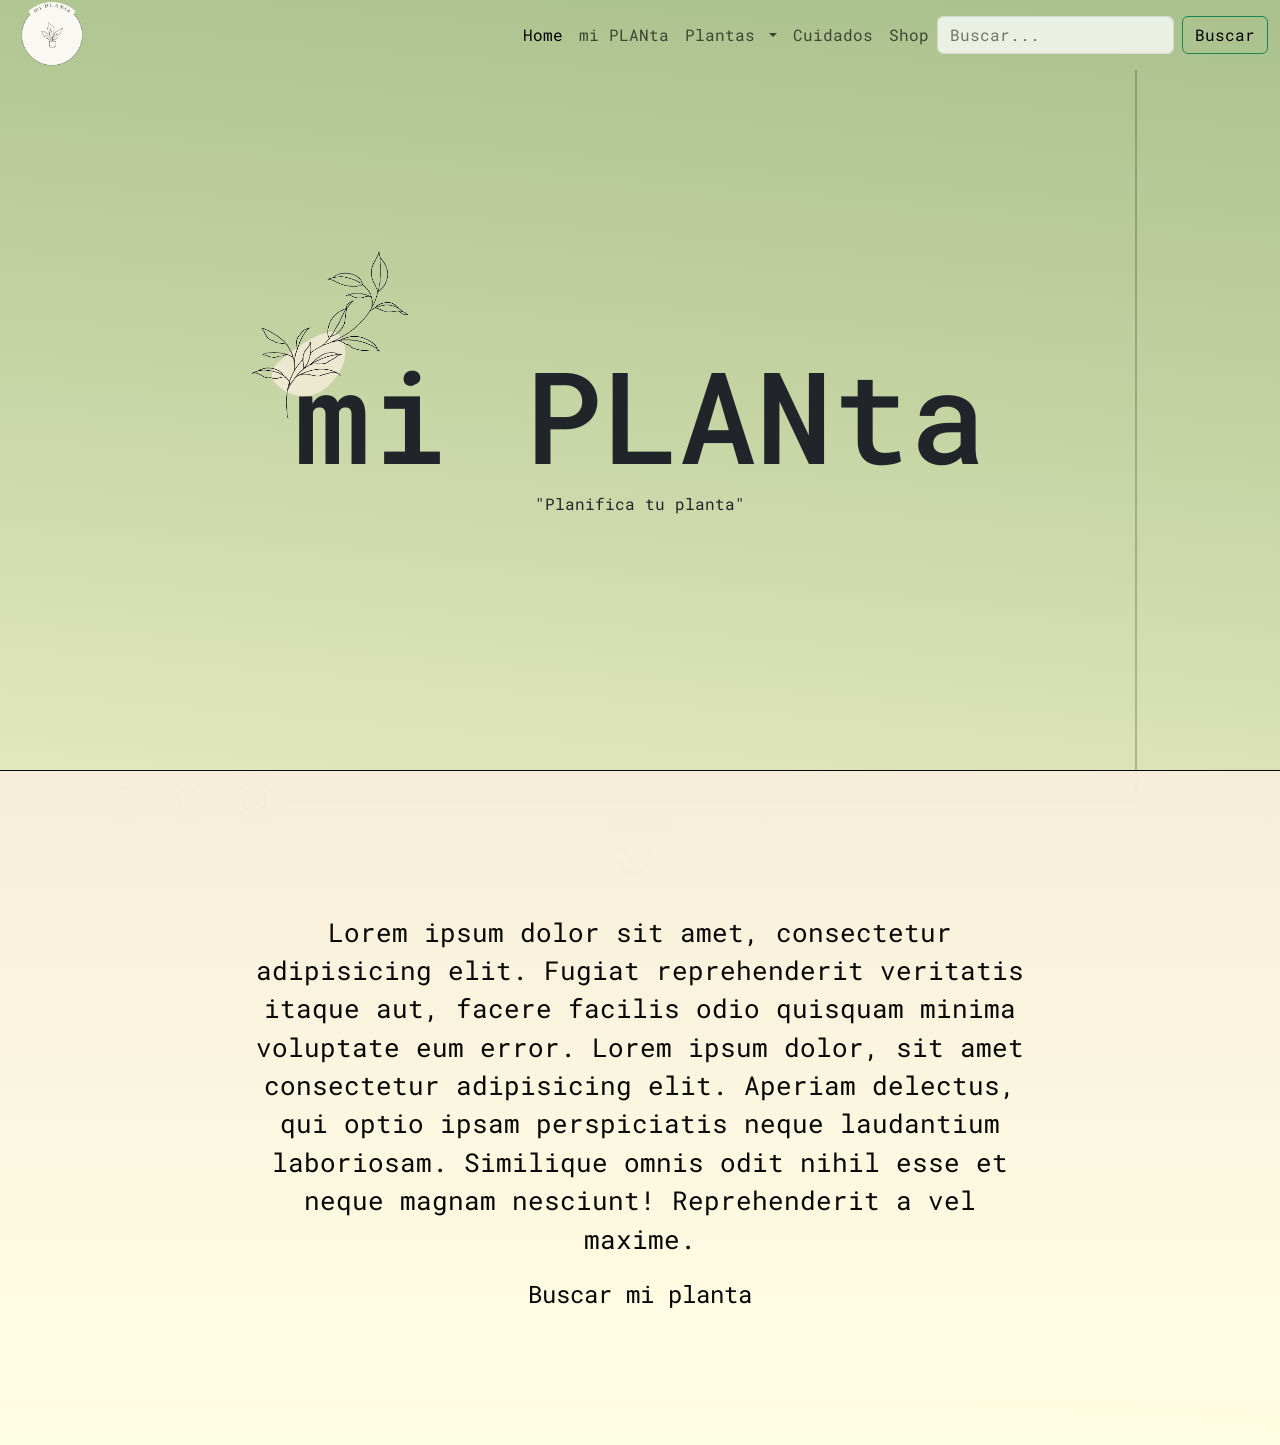
==== commit 851c9784: "todo acomodado con scss, estan las hojas de estilos individuales" ====
--- a/index.html
+++ b/index.html
@@ -68,7 +68,7 @@
             </div>
         </nav>
         <!-- nombre -->
-        <section class="header">
+        <section class="header" id="header-miplanta">
             <h1 id="titulo">mi PLANta</h1>
             <P id="subtitulo">"Planifica tu planta" </P>
         </section>
@@ -93,18 +93,18 @@
         <footer>
             <div id="iconosFooter">
                 <div>
-                    <a href="./arreglo.htm">
-                        <img src="./imagenes/footer/icons8-instagram-50.png" alt="icono intagram">
+                    <a href="./paginas/arreglo.htm">
+                        <img class="iconosFooter-img" src="./imagenes/footer/icons8-instagram-50.png" alt="icono intagram">
                     </a>
                 </div>
                 <div>
-                    <a href="./arreglo.htm">
-                        <img src="./imagenes/footer/icons8-facebook-48.png" alt="icono facebiik">
+                    <a href="./paginas/arreglo.htm">
+                        <img class="iconosFooter-img"  src="./imagenes/footer/icons8-facebook-48.png" alt="icono facebiik">
                     </a>
                 </div>
                 <div>
-                    <a href="./arreglo.htm">
-                        <img src="./imagenes/footer/icons8-whatsapp-48.png" alt="icono whatsapp">
+                    <a href="./paginas/arreglo.htm">
+                        <img class="iconosFooter-img"  src="./imagenes/footer/icons8-whatsapp-48.png" alt="icono whatsapp">
                     </a>
                 </div>
             </div>
--- a/styles/css/style1.css
+++ b/styles/css/style1.css
@@ -124,6 +124,13 @@
   height: 300px;
   top: 15%;
   left: 80%;
+}
+
+#imgVisualCmiplanta {
+  position: absolute;
+  display: inline;
+  width: 100%;
+  height: 100%;
 }
 
 @keyframes moveimg-home {
@@ -336,7 +343,6 @@
 }
 @media screen and (max-width: 576px) {
   #imgVisualArbol {
-    width: 80%;
     height: 80%;
   }
   #visualBA {
@@ -436,7 +442,7 @@
   display: flex;
   flex-direction: column;
 }
-.tarjeta .frente .img {
+.tarjeta .frente img {
   height: 250px;
   width: 250px;
   border-radius: 15px;
@@ -462,75 +468,78 @@
   border-radius: 50px;
 }
 
-.tarjeta-1 {
+#tarjeta-1 {
   grid-row: 1/2;
   grid-column: 2/3;
 }
 
-.tarjeta-2 {
+#tarjeta-2 {
   grid-row: 2/3;
   grid-column: 3/4;
 }
 
-.tarjeta-3 {
+#tarjeta-3 {
   grid-row: 3/4;
   grid-column: 4/5;
 }
 
-.tarjeta-4 {
+#tarjeta-4 {
   grid-row: 4/5;
   grid-column: 5/6;
 }
 
-.tarjeta-5 {
+#tarjeta-5 {
   grid-row: 5/6;
   grid-column: 6/7;
   grid-column: 4/5;
 }
 
-.tarjeta-6 {
+#tarjeta-6 {
   grid-row: 6/7;
   grid-column: 7/8;
   grid-column: 3/4;
 }
 
 @media screen and (max-width: 768px) {
-  .tarjeta-1 {
+  .tarjeta {
+    height: 100%;
+  }
+  #tarjeta-1 {
     grid-column: 1/2;
   }
-  .tarjeta-2 {
+  #tarjeta-2 {
     grid-column: 2/3;
   }
-  .tarjeta-3 {
+  #tarjeta-3 {
     grid-column: 1/2;
   }
-  .tarjeta-4 {
+  #tarjeta-4 {
     grid-column: 2/3;
   }
-  .tarjeta-5 {
+  #tarjeta-5 {
     grid-column: 1/2;
   }
-  .tarjeta-6 {
+  #tarjeta-6 {
     grid-column: 2/3;
   }
 }
 @media screen and (max-width: 576px) {
-  .tarjeta-1 {
+  #tarjeta-1 {
     grid-column: 2/3;
   }
-  .tarjeta-2 {
+  #tarjeta-2 {
     grid-column: 2/3;
   }
-  .tarjeta-3 {
+  #tarjeta-3 {
     grid-column: 2/3;
   }
-  .tarjeta-4 {
+  #tarjeta-4 {
     grid-column: 2/3;
   }
-  .tarjeta-5 {
+  #tarjeta-5 {
     grid-column: 2/3;
   }
-  .tarjeta-6 {
+  #tarjeta-6 {
     grid-column: 2/3;
   }
 }
@@ -579,7 +588,7 @@
   width: 200px;
   justify-content: space-around;
 }
-footer #iconosFooter #iconosFooter img {
+footer #iconosFooter .iconosFooter-img {
   height: 40px;
   width: 40px;
   opacity: 0.2;
@@ -693,6 +702,9 @@
 }
 .body-miplanta .body-miplanta-header {
   position: sticky;
+  display: flex;
+  flex-direction: column;
+  justify-content: center;
   height: 100%;
   width: 100%;
   top: none;
@@ -712,6 +724,10 @@
   color: black;
 }
 
+#header-miplanta {
+  justify-content: center;
+}
+
 @media screen and (max-width: 768px) {
   .body-miplanta {
     height: 52%;
@@ -721,6 +737,9 @@
     left: 10%;
     top: 20%;
   }
+  #header-miplanta {
+    justify-content: start;
+  }
 }
 @media screen and (max-width: 576px) {
   #titulo {
@@ -734,6 +753,9 @@
   }
   .body-miplanta {
     top: 70%;
+  }
+  .header {
+    grid-column: 1/4;
   }
 }
 .body-suculentas {
@@ -745,61 +767,72 @@
 }
 .body-suculentas .body-suculentas-header {
   position: sticky;
-  height: 529px;
-  width: 100%;
-  top: 28%;
+  display: flex;
+  flex-direction: column;
+  justify-content: center;
+  height: 750px;
+  width: 100%;
+  top: 0%;
+  border-top: solid black 1px;
+  background: linear-gradient(180deg, rgb(247, 237, 219) 0%, rgb(255, 255, 228) 100%);
+  color: black;
+  font-size: 1rem;
+  padding: 20px;
+  opacity: 0.97;
+  z-index: 1;
+}
+
+@media screen and (max-width: 768px) {
+  .body-suculentas .body-suculentas-header {
+    font-size: 0.9rem;
+  }
+}
+@media screen and (max-width: 576px) {
+  .body-suculentas .body-suculentas-header {
+    font-size: 0.6rem;
+    top: -1%;
+    height: 670px;
+  }
+}
+.body-arboles {
+  position: relative;
+  display: block;
+  top: 55%;
+  height: 4500px;
+  width: 100%;
+}
+.body-arboles .body-arboles-header {
+  position: sticky;
+  display: flex;
+  flex-direction: column;
+  justify-content: center;
+  height: 750px;
+  width: 100%;
+  top: 0%;
   border-top: solid black 1px;
   background: linear-gradient(180deg, rgb(247, 237, 219) 0%, rgb(255, 255, 228) 100%);
   color: black;
   font-size: 0.8rem;
   padding: 20px;
-  opacity: 0.9;
+  opacity: 0.97;
   z-index: 1;
 }
 
-@media screen and (max-width: 576px) {
-  .body-suculentas-header {
-    font-size: 0.6rem;
-    top: -1%;
-    height: 670px;
-  }
-}
-.body-arboles {
-  position: relative;
-  display: block;
-  top: 55%;
-  height: 4500px;
-  width: 100%;
-}
-.body-arboles .body-arboles-header {
-  position: sticky;
-  height: 529px;
-  width: 100%;
-  top: 28%;
-  border-top: solid black 1px;
-  background: linear-gradient(180deg, rgb(247, 237, 219) 0%, rgb(255, 255, 228) 100%);
-  color: black;
-  font-size: 0.8rem;
-  padding: 20px;
-  opacity: 0.9;
-  z-index: 1;
-}
-
-@media screen and (max-width: 768px) {
-  .body-arboles-header {
+@media screen and (max-width: 768px) {
+  .body-arboles .body-arboles-header {
     top: -1%;
     height: 685px;
     font-size: 0.7rem;
   }
 }
 @media screen and (max-width: 576px) {
-  .body-arboles-header {
+  .body-arboles .body-arboles-header {
     font-size: 0.55rem;
   }
-  .body-arboles-header p, .body-arboles-header ul {
+  .body-arboles .body-arboles-header p, .body-arboles .body-arboles-header ul {
     margin-bottom: 1px;
   }
-  .body-arboles-header h5 {
+  .body-arboles .body-arboles-header h5 {
     font-size: 1rem;
   }
 }
@@ -815,6 +848,9 @@
 }
 .body-cuidGrl .body-cuidGrl-header {
   position: sticky;
+  display: flex;
+  flex-direction: column;
+  justify-content: center;
   height: 750px;
   width: 100%;
   top: -1%;
@@ -851,30 +887,33 @@
   box-shadow: -10px 10px 10px 0px rgba(0, 0, 0, 0.5);
   opacity: 1;
 }
-.conse-cuidgrl .tarjetas-cuidgrl .tarjetas-cuidgrl li {
+.conse-cuidgrl .tarjetas-cuidgrl ul li {
   list-style: none;
 }
 
 @media screen and (max-width: 768px) {
-  .body-cuidGrl-header {
+  .body-cuidGrl .body-cuidGrl-header {
     top: 0%;
   }
 }
 @media screen and (max-width: 576px) {
-  .body-cuidGrl-header {
-    font-size: 0.73rem;
+  .body-cuidGrl .body-cuidGrl-header {
+    font-size: 1rem;
     padding-top: 50px;
     justify-content: flex-start;
   }
-  .tarjetas-cuidgrl {
+  .conse-cuidgrl {
+    font-size: 0.9rem;
+  }
+  .conse-cuidgrl .tarjetas-cuidgrl {
     text-align: center;
   }
-  .tarjetas-cuidgrl .tarjetas-cuidgr-img {
+  .conse-cuidgrl .tarjetas-cuidgrl .tarjetas-cuidgr-img {
     width: 90%;
     height: 90%;
     float: none;
   }
-  .tarjetas-cuidgrl .tarjetas-cuidgrl p {
+  .conse-cuidgrl .tarjetas-cuidgrl .tarjetas-cuidgrl p {
     padding-top: 10px;
   }
 }
@@ -1008,6 +1047,7 @@
 }
 .shop .hero-shop .presentacion #burguer .offcanvas.offcanvas-start .offcanvas-header .offcanvas-header-registro {
   color: #5F9EA0;
+  font-size: 0.8rem;
 }
 .shop .hero-shop .presentacion #burguer .offcanvas.offcanvas-start .offcanvas-header .offcanvas-header-registro a:hover {
   opacity: 0.6;
@@ -1071,6 +1111,17 @@
   justify-content: space-around;
   margin-top: 10px;
 }
+.shop .hero-shop .presentacion #burguer .offcanvas.offcanvas-start .offcanvas-body .footer-menu .footer-menu-logo .logo-facebook {
+  color: #4267B2;
+}
+.shop .hero-shop .presentacion #burguer .offcanvas.offcanvas-start .offcanvas-body .footer-menu .footer-menu-logo .logo-twitter {
+  color: #1DA1F2;
+}
+.shop .hero-shop .presentacion #burguer .offcanvas.offcanvas-start .offcanvas-body .footer-menu .footer-menu-logo .logo-instagram {
+  background: linear-gradient(45deg, #405de6, #5851db, #833ab4, #c13584, #e1306c, #fd1d1d);
+  color: whitesmoke;
+  border-radius: 10px;
+}
 .shop .hero-shop .presentacion #carrito {
   grid-column: 3/4;
   grid-row: 2/3;
@@ -1099,11 +1150,14 @@
 .shop .barra-navegacion .nav {
   flex-wrap: nowrap;
 }
-.shop .barra-navegacion .nav .nav-pills .nav-link.active {
+.shop .barra-navegacion .nav a {
+  color: black;
+}
+.shop .barra-navegacion .nav .nav-link.active {
   background-color: #FAFCC2;
   color: black;
 }
-.shop .barra-navegacion .nav .nav-pills .nav-link.active .nav-link {
+.shop .barra-navegacion .nav .nav-link.active .nav-link {
   color: black;
 }
 .shop .promo-especial {
@@ -1117,7 +1171,7 @@
   border-bottom: solid 1.5px black;
   border-top: solid 1.5px black;
   margin: 5px;
-  background-image: url(../imagenes/shop/promo-diamadre.png);
+  background-image: url(../../imagenes/shop/promo-diamadre.png);
   background-position: center;
   background-color: #D7E9B9;
   background-size: contain;
@@ -1235,8 +1289,16 @@
   justify-content: space-between;
   padding: 5px 0 5px 0;
 }
-.shop .footer-shop .footer-contacto svg {
-  color: white;
+.shop .footer-shop .footer-contacto .logo-facebook {
+  color: #4267B2;
+}
+.shop .footer-shop .footer-contacto .logo-twitter {
+  color: #1DA1F2;
+}
+.shop .footer-shop .footer-contacto .logo-instagram {
+  background: linear-gradient(45deg, #405de6, #5851db, #833ab4, #c13584, #e1306c, #fd1d1d);
+  color: whitesmoke;
+  border-radius: 10px;
 }
 .shop .footer-shop .footer-terminos {
   grid-column: 2/3;
@@ -1273,11 +1335,14 @@
   .shop-galeria {
     max-width: 540px;
   }
+  .shop .hero-shop .presentacion #burguer .offcanvas.offcanvas-start .offcanvas-header .offcanvas-header-texto {
+    align-self: center;
+  }
 }
 @media screen and (min-width: 992px) {
   .shop {
     grid-template-columns: 1fr 2fr 1fr;
-    grid-template-rows: 15% 0.6fr 2fr 12% 21%;
+    grid-template-rows: 15% 0.6fr 2fr 13% 21%;
   }
   .shop .hero-shop {
     grid-column: 2/5;
@@ -1290,14 +1355,14 @@
   .shop #perfil svg {
     display: none;
   }
-  .shop .offcanvas.offcanvas-start {
+  .shop .hero-shop .presentacion #burguer .offcanvas.offcanvas-start {
     transform: translateX(0);
     width: 25%;
     border-radius: 0;
-    height: 78%;
+    height: 35%;
     border-bottom: solid black 1px;
     border-right: solid black 1px;
-    background: linear-gradient(90deg, rgb(255, 255, 255) 10%, rgb(250, 252, 194) 50%, rgb(253, 254, 227) 90%);
+    background: linear-gradient(90deg, rgb(255, 255, 255) 0%, rgb(247, 237, 219) 50%, rgb(255, 255, 255) 100%);
   }
   .shop .offcanvas {
     visibility: visible;
@@ -1348,7 +1413,7 @@
     grid-column: 1/2;
     grid-row: 3/6;
     height: 100%;
-    background: linear-gradient(90deg, rgb(255, 255, 255) 10%, rgb(250, 252, 194) 50%, rgb(253, 254, 227) 90%);
+    background: linear-gradient(90deg, rgb(255, 255, 255) 0%, rgb(247, 237, 219) 50%, rgb(255, 255, 255) 100%);
     align-items: flex-start;
     border-right: solid black 1px;
     display: flex;
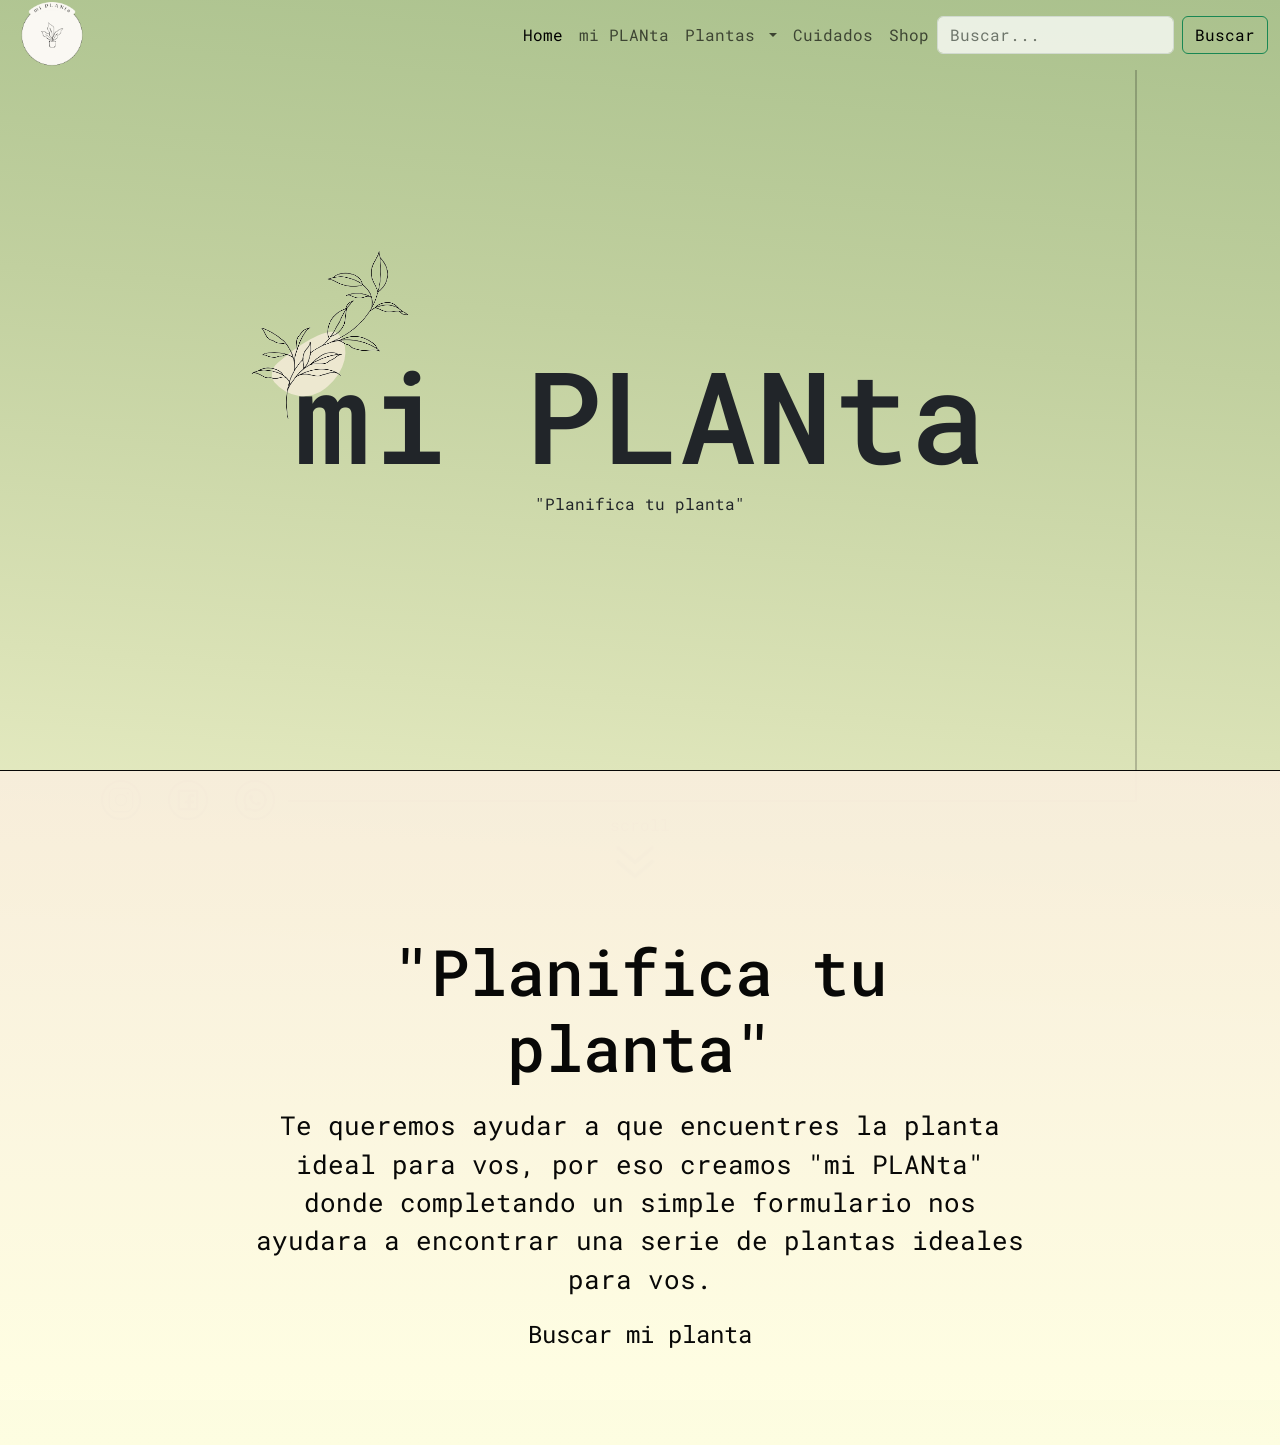
==== commit c1b30497: "estilos en sass + seo" ====
--- a/index.html
+++ b/index.html
@@ -6,15 +6,17 @@
     <meta charset="UTF-8">
     <meta http-equiv="X-UA-Compatible" content="IE=edge">
     <meta name="viewport" content="width=device-width, initial-scale=1.0">
+    <!-- seo  -->
+    <meta name="description" content="Planifica tu planta. Aca vas a encontrar tu planta ideal.">
+    <meta name="keywords" content="mi planta, planta, plantas, cuidados, decoracion, huerta, frutales, naturaleza,interior, exterior, verde">
     <!-- titulo  -->
-    <title>Document</title>
+    <title>mi PLANta | Home</title>
     <!-- favicon -->
+    <link rel="shortcut icon" href="imagenes/hoja-favi-removebg-preview.png" type="image/x-icon">
     <!-- bootstrap  -->
     <link href="https://cdn.jsdelivr.net/npm/bootstrap@5.3.0-alpha1/dist/css/bootstrap.min.css" rel="stylesheet"
         integrity="sha384-GLhlTQ8iRABdZLl6O3oVMWSktQOp6b7In1Zl3/Jr59b6EGGoI1aFkw7cmDA6j6gD" crossorigin="anonymous">
     <!-- estilos  -->
-    <!-- <link rel="stylesheet" href="./style.css">
-    <link rel="stylesheet" href="./paginas/miplanta.css"> -->
     <link rel="stylesheet" href="./styles/css/style1.css">
     <!-- fuentes  -->
     <link rel="preconnect" href="https://fonts.googleapis.com">
@@ -115,12 +117,10 @@
     <section class="body-miplanta" id="planta">
         <div class="body-miplanta-header">
             <div id="textmiplanta">
-                <p>Lorem ipsum dolor sit amet, consectetur adipisicing elit. Fugiat reprehenderit veritatis itaque aut,
-                    facere facilis odio quisquam minima voluptate eum error.
-
-                    Lorem ipsum dolor, sit amet consectetur adipisicing elit. Aperiam delectus, qui optio ipsam
-                    perspiciatis neque laudantium laboriosam. Similique omnis odit nihil esse et neque magnam nesciunt!
-                    Reprehenderit a vel maxime.
+                <h2 class="tituloseccion">"Planifica tu planta"</h2>
+                <p>Te queremos ayudar a que encuentres la planta ideal para vos, por eso creamos "mi PLANta" donde completando un simple formulario 
+                    nos ayudara a encontrar una serie de plantas ideales para vos.
+                 
                 </p>
                 <a href="./paginas/formulario.html" class="boton-miplanta">Buscar mi planta</a>
             </div>
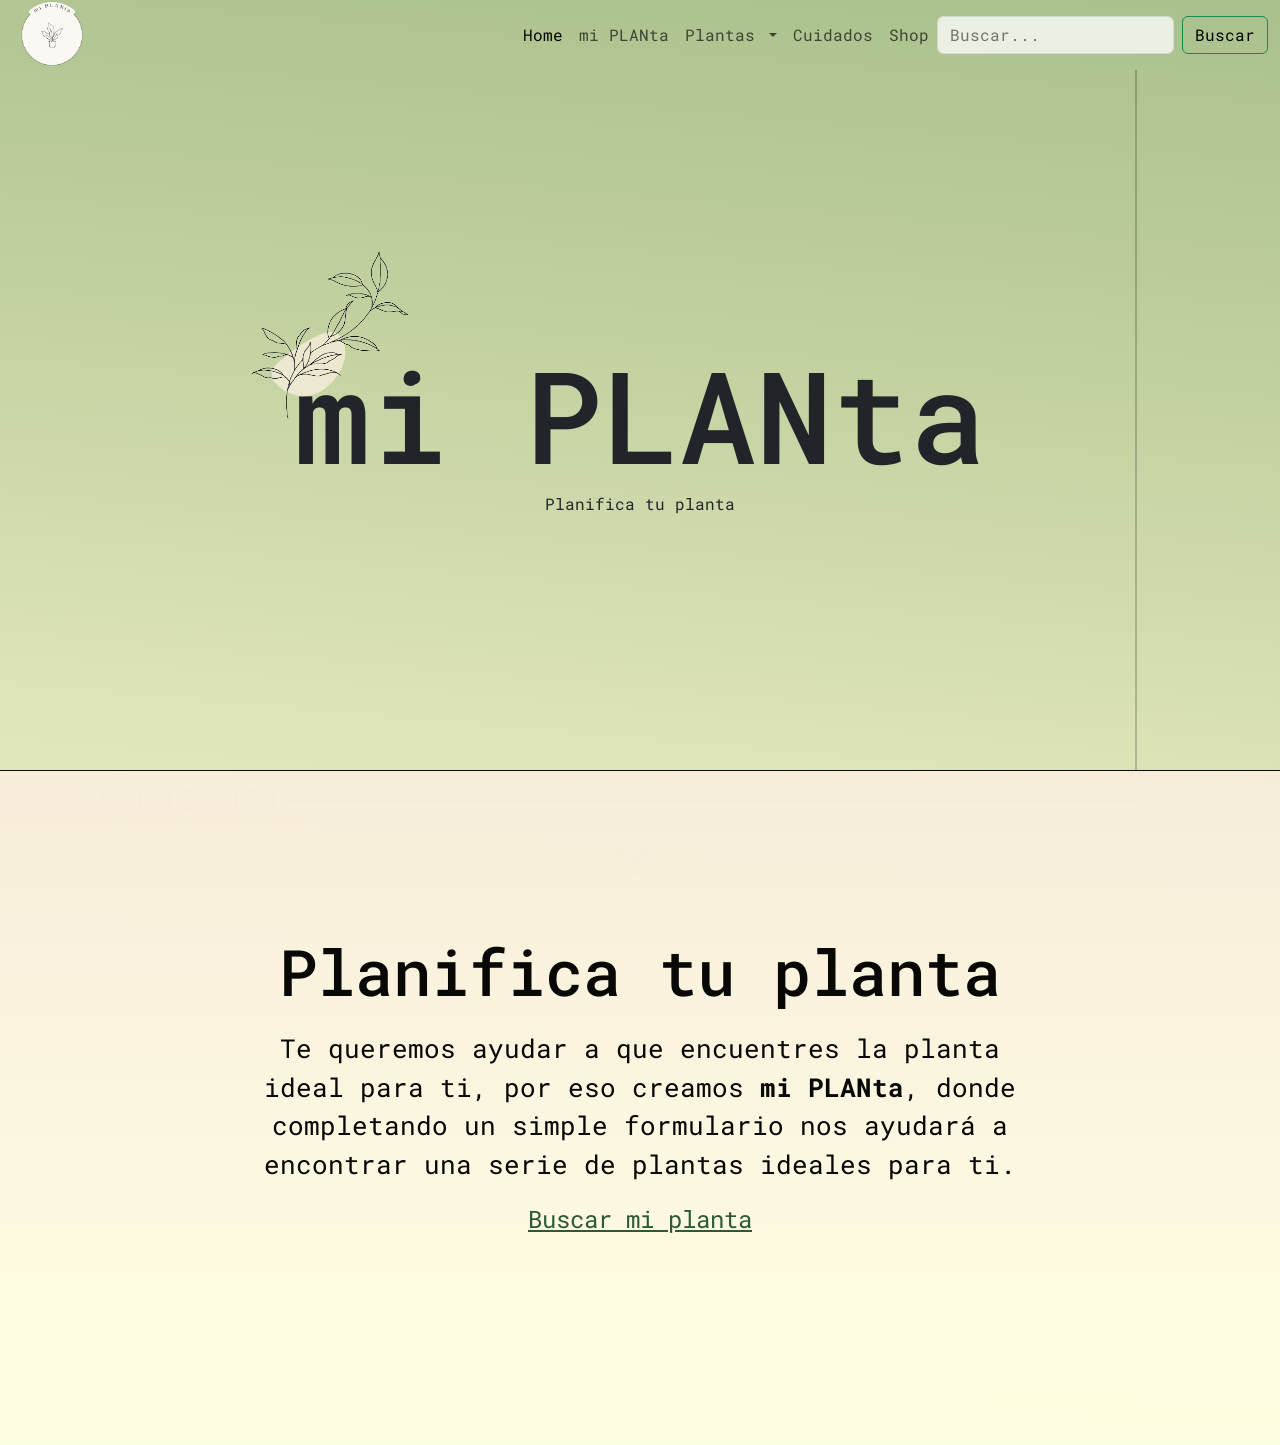
==== commit 22815351: "version final" ====
--- a/index.html
+++ b/index.html
@@ -7,8 +7,9 @@
     <meta http-equiv="X-UA-Compatible" content="IE=edge">
     <meta name="viewport" content="width=device-width, initial-scale=1.0">
     <!-- seo  -->
-    <meta name="description" content="Planifica tu planta. Aca vas a encontrar tu planta ideal.">
-    <meta name="keywords" content="mi planta, planta, plantas, cuidados, decoracion, huerta, frutales, naturaleza,interior, exterior, verde">
+    <meta name="description" content="Planifica tu planta. Aquí vas a encontrar tu planta ideal.">
+    <meta name="keywords"
+        content="mi planta, planta, plantas, cuidados, decoracion, huerta, frutales, naturaleza,interior, exterior, verde">
     <!-- titulo  -->
     <title>mi PLANta | Home</title>
     <!-- favicon -->
@@ -27,9 +28,11 @@
 <body>
 
     <section class="hero">
+        <!-- barra de navegación  -->
         <nav class="navbar navbar-expand-lg bg-transparent">
             <div class="colapso container-fluid">
-                <img src="./imagenes/logo-mi_PLAN_ta.png" alt="logo de mi planta" height="80" width="80">
+                <a class="navbar-brand" href="./index.html"><img src="./imagenes/logo-mi_PLAN_ta.png"
+                        alt="logo de mi planta" height="80" width="80"></a>
                 <button class="navbar-toggler" type="button" data-bs-toggle="collapse"
                     data-bs-target="#navbarSupportedContent" aria-controls="navbarSupportedContent"
                     aria-expanded="false" aria-label="Toggle navigation">
@@ -72,18 +75,15 @@
         <!-- nombre -->
         <section class="header" id="header-miplanta">
             <h1 id="titulo">mi PLANta</h1>
-            <P id="subtitulo">"Planifica tu planta" </P>
+            <P id="subtitulo">Planifica tu planta</P>
         </section>
         <!-- visuales  -->
-        <div id="visualA-miplanta">
-            <!-- <img src="./imagenes/hojas.png" alt=""> -->
-        </div>
+        <div id="visualA-miplanta"></div>
         <div id="visualB"></div>
         <div id="visualC">
             <img id="imgVisualCmiplanta" src="./imagenes/imgMiplanta.png" alt="planta minimalista">
         </div>
         <div class="visualE"></div>
-
         <!-- scroll -->
         <section class="control-scroll" id="scrollA">
             <div class="conte-scroll">
@@ -96,37 +96,41 @@
             <div id="iconosFooter">
                 <div>
                     <a href="./paginas/arreglo.htm">
-                        <img class="iconosFooter-img" src="./imagenes/footer/icons8-instagram-50.png" alt="icono intagram">
+                        <img class="iconosFooter-img" src="./imagenes/footer/icons8-instagram-50.png"
+                            alt="icono intagram">
                     </a>
                 </div>
                 <div>
                     <a href="./paginas/arreglo.htm">
-                        <img class="iconosFooter-img"  src="./imagenes/footer/icons8-facebook-48.png" alt="icono facebiik">
+                        <img class="iconosFooter-img" src="./imagenes/footer/icons8-facebook-48.png"
+                            alt="icono facebiik">
                     </a>
                 </div>
                 <div>
                     <a href="./paginas/arreglo.htm">
-                        <img class="iconosFooter-img"  src="./imagenes/footer/icons8-whatsapp-48.png" alt="icono whatsapp">
+                        <img class="iconosFooter-img" src="./imagenes/footer/icons8-whatsapp-48.png"
+                            alt="icono whatsapp">
                     </a>
                 </div>
             </div>
         </footer>
-
     </section>
     <!-- mi planta -->
     <section class="body-miplanta" id="planta">
         <div class="body-miplanta-header">
             <div id="textmiplanta">
-                <h2 class="tituloseccion">"Planifica tu planta"</h2>
-                <p>Te queremos ayudar a que encuentres la planta ideal para vos, por eso creamos "mi PLANta" donde completando un simple formulario 
-                    nos ayudara a encontrar una serie de plantas ideales para vos.
-                 
+                <h2 class="tituloseccion">Planifica tu planta</h2>
+                <p>Te queremos ayudar a que encuentres la planta ideal para ti, por eso creamos <strong>mi
+                        PLANta</strong>, donde
+                    completando un simple formulario nos ayudará a encontrar una serie de plantas ideales para ti.
+
                 </p>
                 <a href="./paginas/formulario.html" class="boton-miplanta">Buscar mi planta</a>
             </div>
         </div>
     </section>
     <script src="https://cdn.jsdelivr.net/npm/bootstrap@5.3.0-alpha1/dist/js/bootstrap.bundle.min.js"
-        integrity="sha384-w76AqPfDkMBDXo30jS1Sgez6pr3x5MlQ1ZAGC+nuZB+EYdgRZgiwxhTBTkF7CXvN"
-        crossorigin="anonymous"></script>
+        integrity="sha384-w76AqPfDkMBDXo30jS1Sgez6pr3x5MlQ1ZAGC+nuZB+EYdgRZgiwxhTBTkF7CXvN" crossorigin="anonymous">
+        </script>
+
 </body>
--- a/styles/css/style1.css
+++ b/styles/css/style1.css
@@ -52,6 +52,10 @@
   .nav-link,
   .form-control {
     padding-left: 20px;
+  }
+  .collapse {
+    background-color: #fafcc2;
+    border-radius: 20px;
   }
 }
 @media screen and (max-width: 576px) {
@@ -188,11 +192,12 @@
 
 #fondoBform {
   position: absolute;
-  grid-column: 3/4;
+  grid-column: 2/3;
   grid-row: 3/4;
-  height: 700px;
-  right: 45%;
-  top: 10%;
+  height: 600px;
+  width: 450px;
+  left: 61%;
+  top: 23%;
   z-index: -1;
   opacity: 0.5;
 }
@@ -207,6 +212,7 @@
     grid-column: 1/3;
     width: 100%;
     top: 25%;
+    opacity: 0.2;
   }
 }
 #visualAA {
@@ -547,9 +553,8 @@
   height: 50px;
   border-radius: 10px;
   font-size: 1.5rem;
-  color: black;
+  color: #285430;
   cursor: pointer;
-  text-decoration: none;
 }
 .boton-miplanta:hover {
   color: #AAA492;
@@ -570,9 +575,31 @@
   margin: 0;
 }
 
+#scrollB {
+  text-align: center;
+}
+
+@media screen and (max-width: 768px) {
+  #scrollB {
+    padding-bottom: 40px;
+  }
+  #scrollB #imgB-scroll {
+    height: 40px;
+    width: 40px;
+  }
+}
 @media screen and (max-width: 576px) {
   .control-scroll {
-    display: none;
+    grid-row: 2/3;
+    align-self: end;
+  }
+  #scrollB {
+    align-self: center;
+    padding-bottom: 0px;
+  }
+  #scrollB #imgB-scroll {
+    height: 30px;
+    width: 30px;
   }
 }
 /* footer  */
@@ -789,9 +816,12 @@
 }
 @media screen and (max-width: 576px) {
   .body-suculentas .body-suculentas-header {
-    font-size: 0.6rem;
+    font-size: 0.55rem;
     top: -1%;
     height: 670px;
+  }
+  .body-suculentas .body-suculentas-header .body-titulo-heder {
+    text-align: center;
   }
 }
 .body-arboles {
@@ -822,14 +852,18 @@
   .body-arboles .body-arboles-header {
     top: -1%;
     height: 685px;
-    font-size: 0.7rem;
+    font-size: 0.6rem;
   }
 }
 @media screen and (max-width: 576px) {
   .body-arboles .body-arboles-header {
     font-size: 0.55rem;
   }
-  .body-arboles .body-arboles-header p, .body-arboles .body-arboles-header ul {
+  .body-arboles .body-arboles-header .body-titulo-heder {
+    text-align: center;
+  }
+  .body-arboles .body-arboles-header p,
+  .body-arboles .body-arboles-header ul {
     margin-bottom: 1px;
   }
   .body-arboles .body-arboles-header h5 {
@@ -843,7 +877,7 @@
   height: none;
   width: none;
   z-index: 1;
-  font-size: 1.3rem;
+  font-size: 1rem;
   opacity: 0.97;
 }
 .body-cuidGrl .body-cuidGrl-header {
@@ -898,12 +932,12 @@
 }
 @media screen and (max-width: 576px) {
   .body-cuidGrl .body-cuidGrl-header {
-    font-size: 1rem;
+    font-size: 0.8rem;
     padding-top: 50px;
     justify-content: flex-start;
   }
   .conse-cuidgrl {
-    font-size: 0.9rem;
+    font-size: 0.8rem;
   }
   .conse-cuidgrl .tarjetas-cuidgrl {
     text-align: center;
@@ -941,9 +975,16 @@
 .hero-form .formulario .button-form {
   margin-top: 10px;
 }
+.hero-form .formulario .form-check-input:checked {
+  background-color: green;
+  border-color: green;
+}
 .hero-form .formulario #formulario-coment {
   display: flex;
   flex-direction: column;
+}
+.hero-form .formulario .formulario-datos {
+  border-radius: 5px;
 }
 
 @media screen and (max-width: 768px) {
@@ -1019,6 +1060,10 @@
 .shop .hero-shop .presentacion #presentacion-titulo h2 {
   font-size: 3rem;
   margin: 0;
+}
+.shop .hero-shop .presentacion #presentacion-titulo #presentacion-titulo-boton {
+  font-size: 0.9rem;
+  text-decoration: none;
 }
 .shop .hero-shop .presentacion #burguer {
   grid-column: 1/2;
@@ -1085,6 +1130,7 @@
   border-top-right-radius: 10px;
   border-bottom-right-radius: 10px;
   font-size: 1.5rem;
+  text-decoration: none;
 }
 .shop .hero-shop .presentacion #burguer .offcanvas.offcanvas-start .offcanvas-body .offcanvas-body-enlaces .offcanvas-body-lista #offcanvas-miplanta a {
   text-decoration: none;
@@ -1101,7 +1147,7 @@
 .shop .hero-shop .presentacion #burguer .offcanvas.offcanvas-start .offcanvas-body .footer-menu ul li a {
   color: black;
   opacity: 0.6;
-  font-size: 0.7rem;
+  font-size: 0.8rem;
 }
 .shop .hero-shop .presentacion #burguer .offcanvas.offcanvas-start .offcanvas-body .footer-menu ul li a:hover {
   opacity: 0.3;
@@ -1396,6 +1442,9 @@
     font-size: 2.5rem;
     text-align: center;
   }
+  .shop .offcanvas .offcanvas-body .offcanvas-body-enlaces #offcanvas-miplanta #offcanvas-miplanta-boton {
+    padding: 10%;
+  }
   .shop .offcanvas .offcanvas-body .footer-menu {
     margin-top: 30px;
   }
